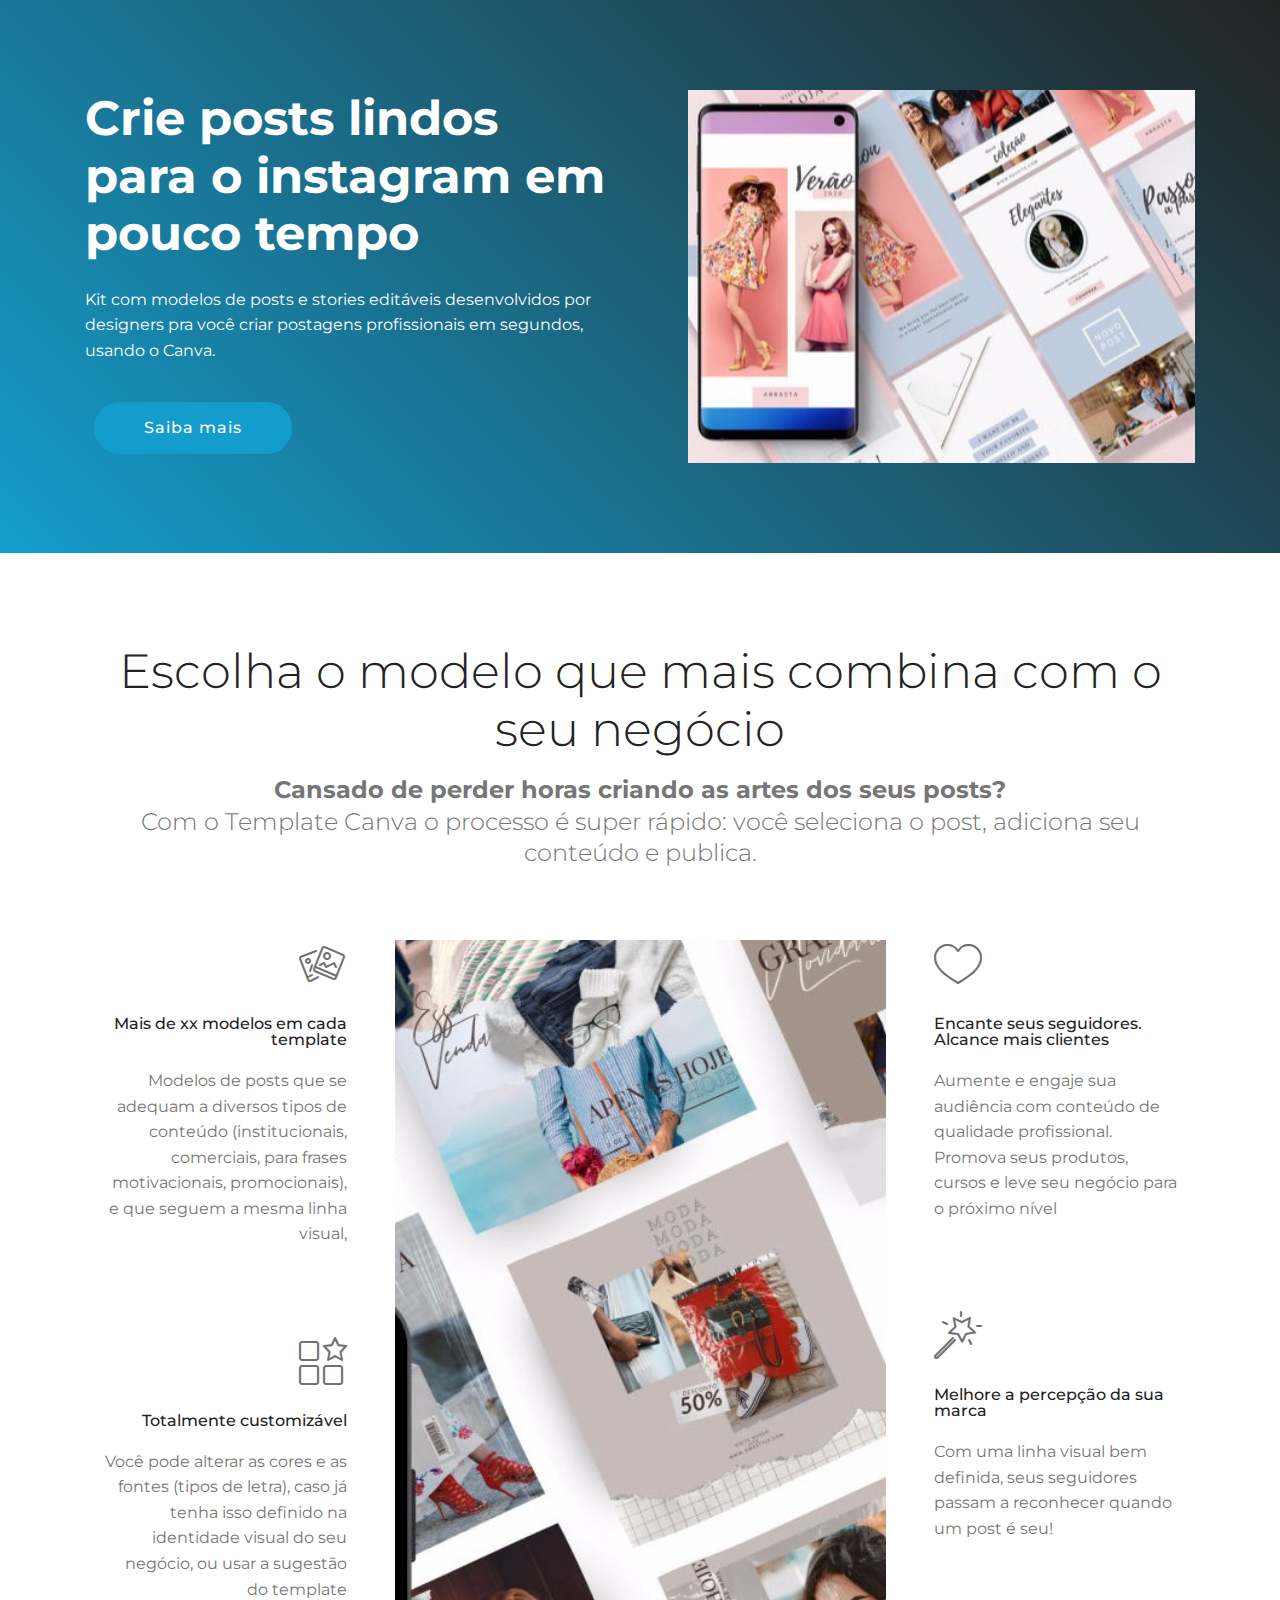
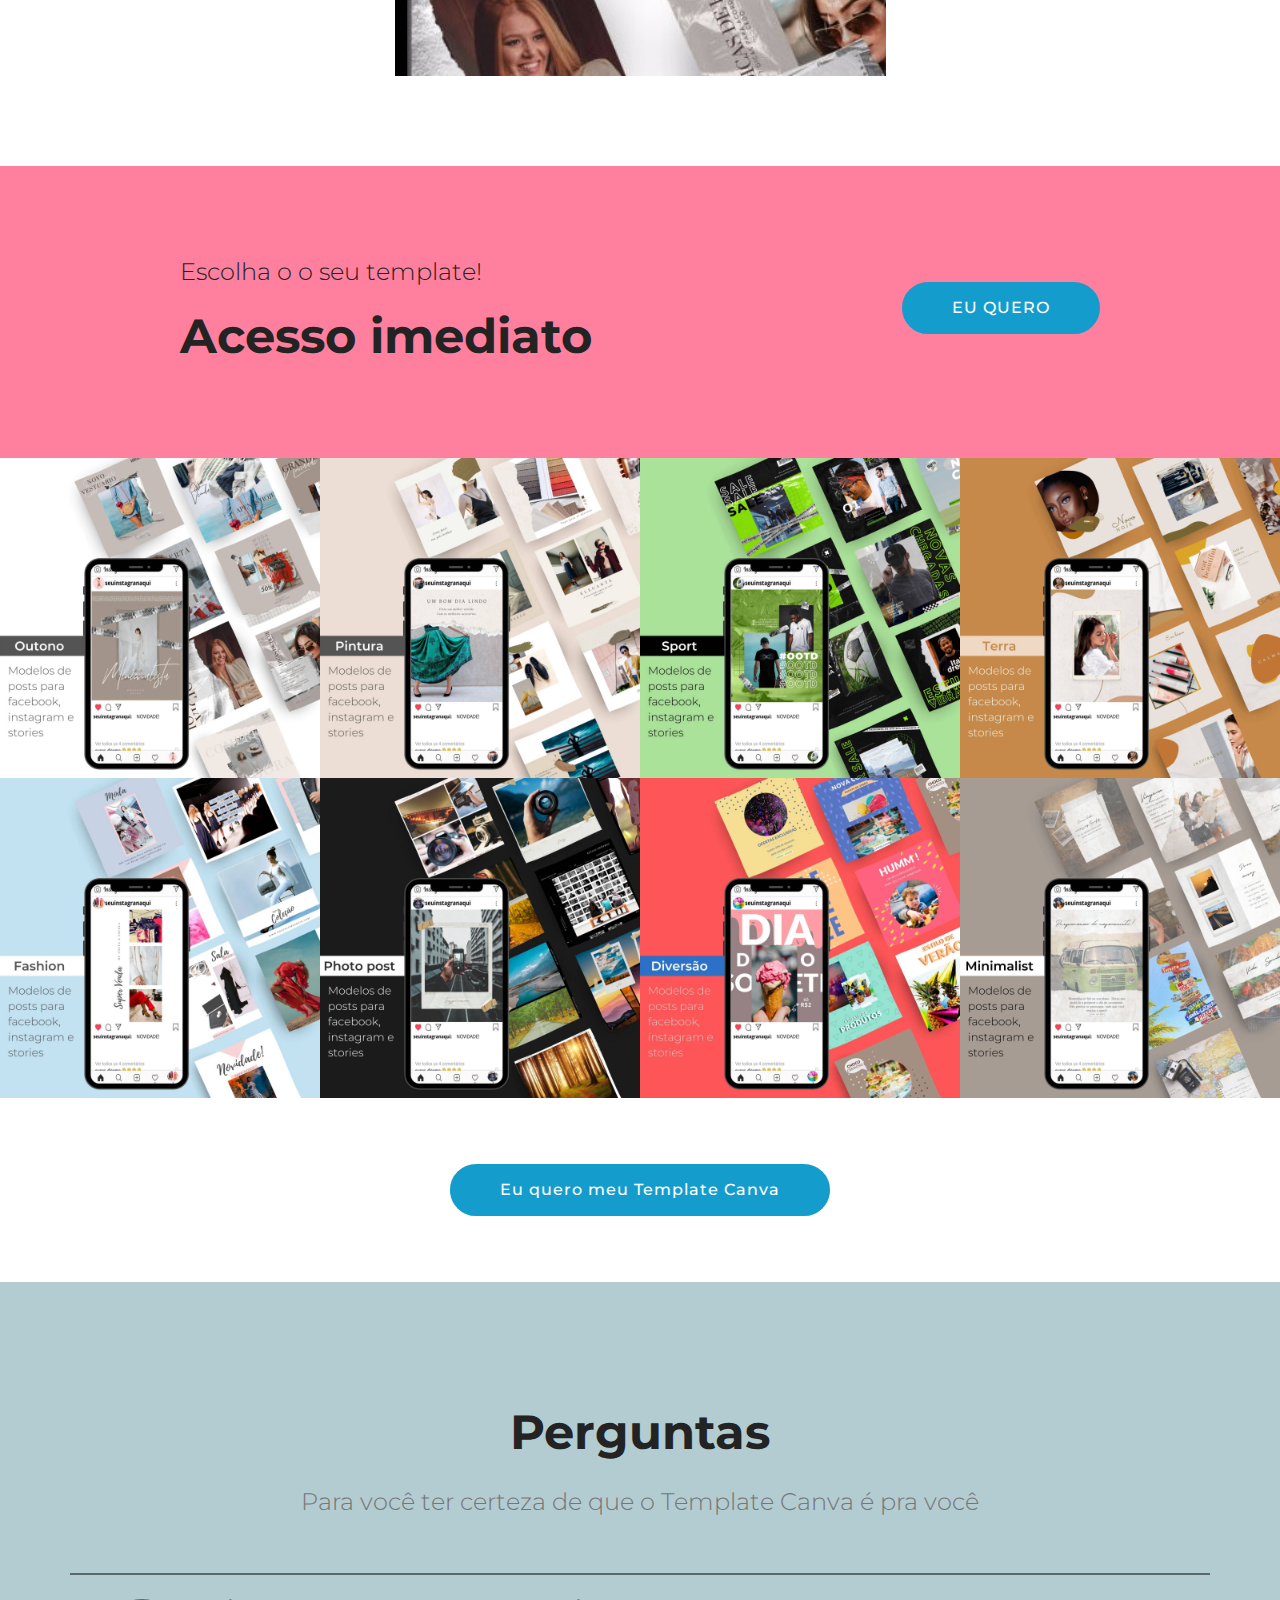
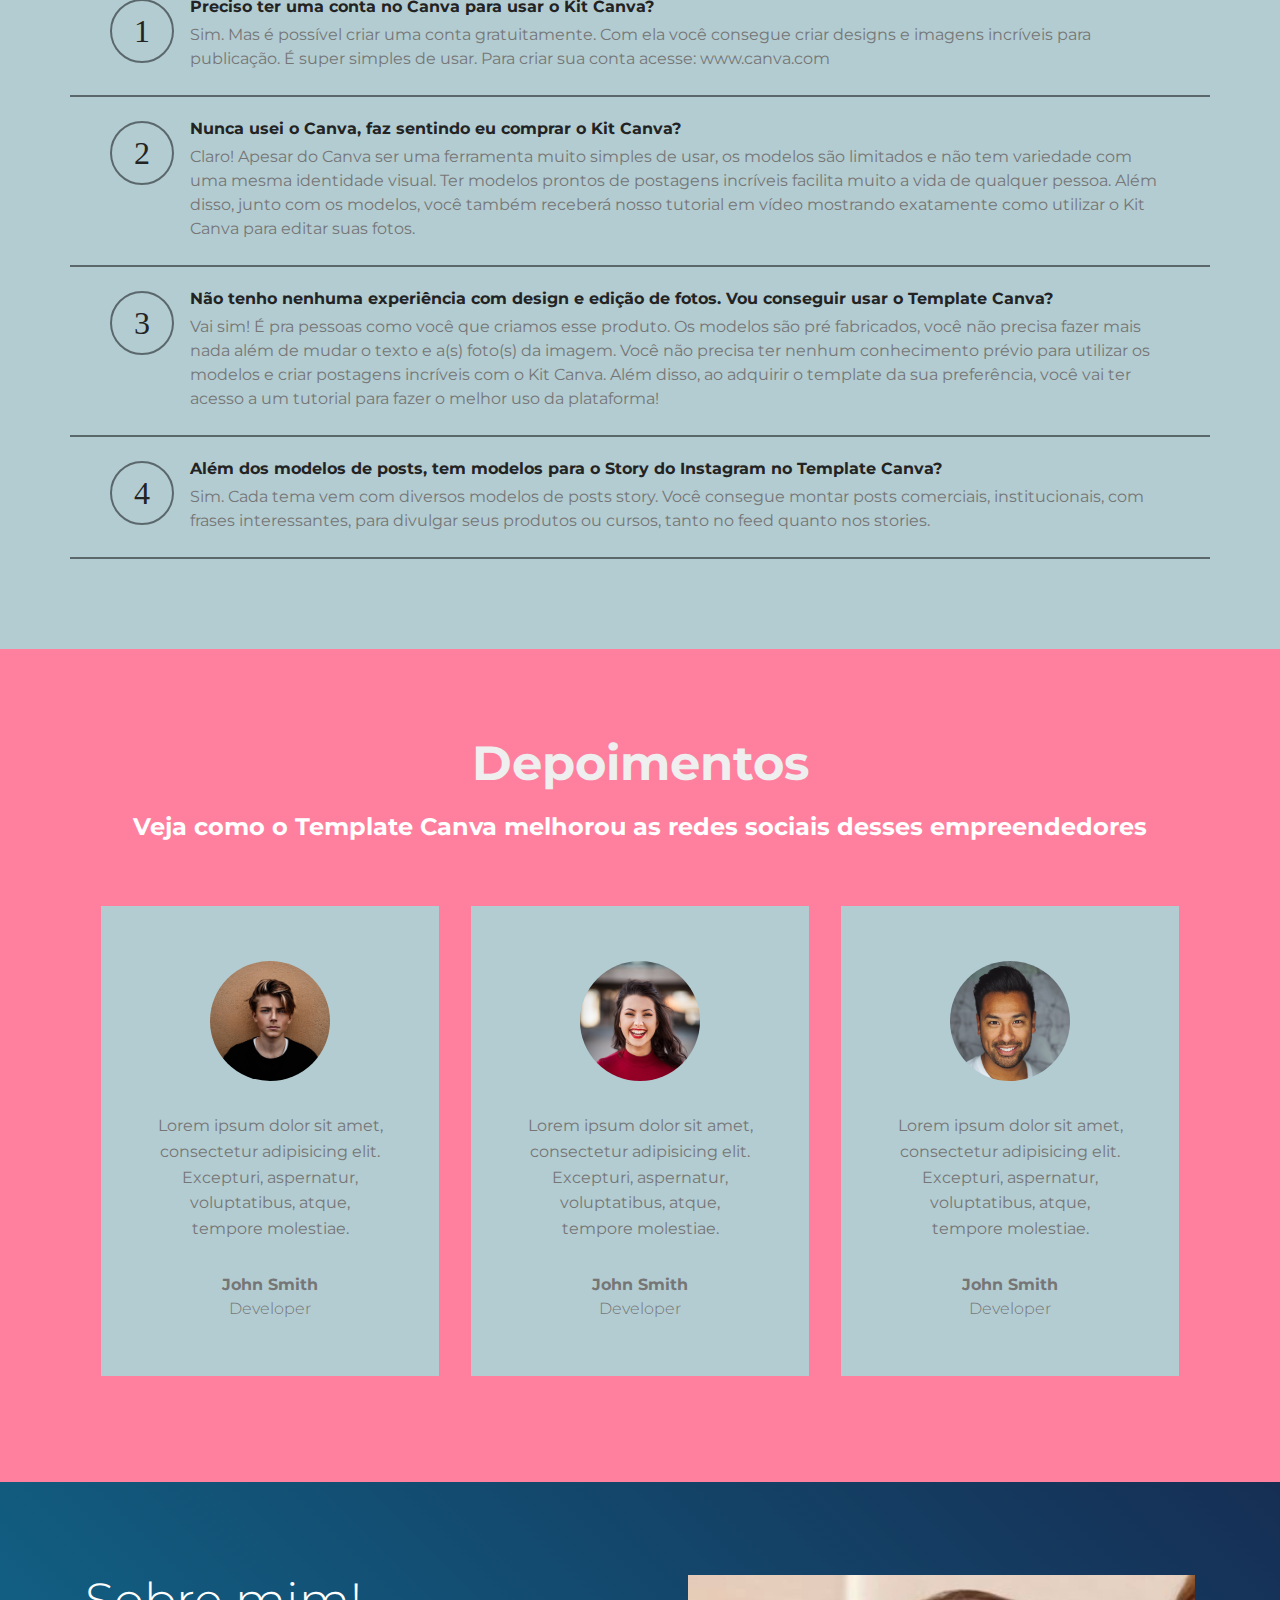
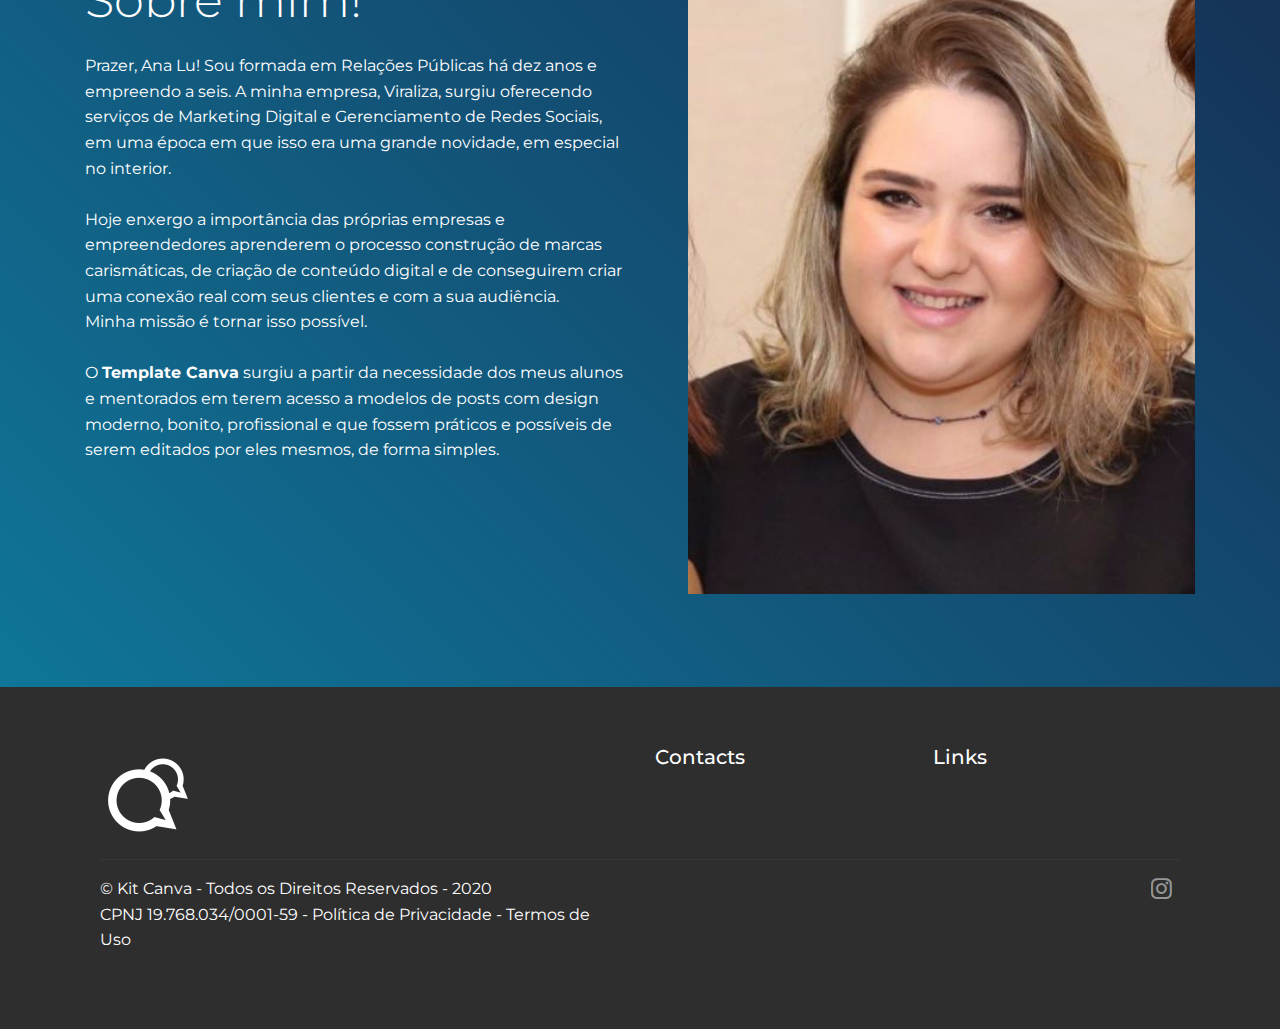
==== index.html @ 202aa3b5 "create github pages" ====
<!DOCTYPE html>
<html  >
<head>
  <!-- Site made with Mobirise Website Builder v4.11.6, https://mobirise.com -->
  <meta charset="UTF-8">
  <meta http-equiv="X-UA-Compatible" content="IE=edge">
  <meta name="generator" content="Mobirise v4.11.6, mobirise.com">
  <meta name="viewport" content="width=device-width, initial-scale=1, minimum-scale=1">
  <link rel="shortcut icon" href="assets/images/logo4.png" type="image/x-icon">
  <meta name="description" content="">
  
  <title>Home</title>
  <link rel="stylesheet" href="assets/web/assets/mobirise-icons/mobirise-icons.css">
  <link rel="stylesheet" href="assets/bootstrap/css/bootstrap.min.css">
  <link rel="stylesheet" href="assets/bootstrap/css/bootstrap-grid.min.css">
  <link rel="stylesheet" href="assets/bootstrap/css/bootstrap-reboot.min.css">
  <link rel="stylesheet" href="assets/socicon/css/styles.css">
  <link rel="stylesheet" href="assets/tether/tether.min.css">
  <link rel="stylesheet" href="assets/theme/css/style.css">
  <link rel="stylesheet" href="assets/gallery/style.css">
  <link rel="preload" as="style" href="assets/mobirise/css/mbr-additional.css"><link rel="stylesheet" href="assets/mobirise/css/mbr-additional.css" type="text/css">
  
  
  
</head>
<body>
  <section class="header3 cid-s9c9t1e7HC" id="header3-0">

    

    

    <div class="container">
        <div class="media-container-row">
            <div class="mbr-figure" style="width: 100%;">
                <img src="assets/images/whatsapp-image-2020-07-17-at-17.36.41-640x427.jpeg" alt="Mobirise" title="">
            </div>

            <div class="media-content">
                <h1 class="mbr-section-title mbr-white pb-3 mbr-fonts-style display-2"><strong>Crie posts lindos para o instagram em pouco tempo</strong></h1>
                
                <div class="mbr-section-text mbr-white pb-3 ">
                    <p class="mbr-text mbr-fonts-style display-7">Kit com modelos de posts e stories editáveis desenvolvidos por designers pra você criar postagens profissionais em segundos, usando o Canva.</p>
                </div>
                <div class="mbr-section-btn"><a class="btn btn-md btn-primary display-4" href="index.html#header3-0">Saiba mais</a></div>
            </div>
        </div>
    </div>

</section>

<section class="engine"><a href="https://mobirise.info/g">build a website for free</a></section><section class="features12 cid-s9cdXATAQe" id="features12-6">
    
    

    

    <div class="container">
        <h2 class="mbr-section-title pb-2 mbr-fonts-style display-2">Escolha o modelo que mais combina com o seu negócio</h2>
        <h3 class="mbr-section-subtitle pb-3 mbr-fonts-style display-5"><strong>Cansado de perder horas criando as artes dos seus posts?</strong> 
<div>Com o Template Canva o processo é super rápido: você seleciona o post, adiciona seu conteúdo e publica.</div></h3>

        <div class="media-container-row pt-5">
            <div class="block-content align-right">
                <div class="card pl-3 pr-3 pb-5">
                    <div class="mbr-card-img-title">
                        <div class="card-img pb-3">
                             <span class="mbr-iconfont mbri-image-gallery"></span>
                        </div>
                        <div class="mbr-crt-title">
                            <h4 class="card-title py-2 mbr-crt-title mbr-fonts-style display-7">
                                Mais de xx modelos em cada template</h4>
                        </div>
                    </div>                

                    <div class="card-box">
                        <p class="mbr-text mbr-section-text mbr-fonts-style display-7">Modelos de posts que se adequam a diversos tipos de conteúdo (institucionais, comerciais, para frases motivacionais, promocionais), e que seguem a mesma linha visual,<br><br></p>
                    </div>
                </div>

                <div class="card pl-3 pr-3">
                    <div class="mbr-card-img-title">
                        <div class="card-img pb-3">
                            <span class="mbr-iconfont mbri-features"></span>
                        </div>
                        <div class="mbr-crt-title">
                            <h4 class="card-title py-2 mbr-crt-title mbr-fonts-style display-7">Totalmente customizável</h4>
                        </div>
                    </div>
                    <div class="card-box">
                        <p class="mbr-text mbr-section-text mbr-fonts-style display-7">
                            Você pode alterar as cores e as fontes (tipos de letra), caso já tenha isso definido na identidade visual do seu negócio, ou usar a sugestão do template
                        </p>
                    </div>
                </div>
            </div>

            <div class="mbr-figure m-auto" style="width: 50%;">
                <img src="assets/images/1-982x982.jpeg" alt="Mobirise" title="">
            </div>

            <div class="block-content align-left">
                <div class="card pl-3 pr-3 pb-5">
                    <div class="mbr-card-img-title">
                        <div class="card-img pb-3">
                             <span class="mbr-iconfont mbri-hearth"></span>
                        </div>
                        <div class="mbr-crt-title">
                            <h4 class="card-title py-2 mbr-crt-title mbr-fonts-style display-7">Encante seus seguidores. Alcance mais clientes</h4>
                        </div>
                    </div>                

                    <div class="card-box">
                        <p class="mbr-text mbr-section-text mbr-fonts-style display-7">Aumente e engaje sua audiência com conteúdo de qualidade profissional. Promova seus produtos, cursos e leve seu negócio para o próximo nível<br><br></p>
                    </div>
                </div>

                <div class="card pl-3 pr-3">
                    <div class="mbr-card-img-title">
                        <div class="card-img pb-3">
                            <span class="mbr-iconfont mbri-magic-stick"></span>
                        </div>
                        <div class="mbr-crt-title">
                            <h4 class="card-title py-2 mbr-crt-title mbr-fonts-style display-7">
                                Melhore a percepção da sua marca</h4>
                        </div>
                    </div>
                    <div class="card-box">
                        <p class="mbr-text mbr-section-text mbr-fonts-style display-7">Com uma linha visual bem definida, seus seguidores passam a reconhecer quando um post é seu! &nbsp;&nbsp;<br></p>
                    </div>
                </div>
            </div>
        </div>
    </div>
</section>

<section class="mbr-section info1 cid-s9clNUcsck" id="info1-7">

    

    
    <div class="container">
        <div class="row justify-content-center content-row">
            <div class="media-container-column title col-12 col-lg-7 col-md-6">
                <h3 class="mbr-section-subtitle align-left mbr-light pb-3 mbr-fonts-style display-5">Escolha o o seu template!&nbsp;</h3>
                <h2 class="align-left mbr-bold mbr-fonts-style display-2">Acesso imediato</h2>
            </div>
            <div class="media-container-column col-12 col-lg-3 col-md-4">
                <div class="mbr-section-btn align-right py-4"><a class="btn btn-primary display-4" href="https://mobirise.co">EU QUERO</a></div>
            </div>
        </div>
    </div>
</section>

<section class="mbr-gallery mbr-slider-carousel cid-s9c9OgzM79" id="gallery3-3">

    

    <div>
        <div><!-- Filter --><!-- Gallery --><div class="mbr-gallery-row"><div class="mbr-gallery-layout-default"><div><div><div class="mbr-gallery-item mbr-gallery-item--p0" data-video-url="false" data-tags="Fantástica"><div href="#lb-gallery3-3" data-slide-to="0" data-toggle="modal"><img src="assets/images/1-2000x2000-800x800.jpg" alt="" title=""><span class="icon-focus"></span></div></div><div class="mbr-gallery-item mbr-gallery-item--p0" data-video-url="false" data-tags="Responsivo"><div href="#lb-gallery3-3" data-slide-to="1" data-toggle="modal"><img src="assets/images/2-2000x2000-800x800.jpg" alt="" title=""><span class="icon-focus"></span></div></div><div class="mbr-gallery-item mbr-gallery-item--p0" data-video-url="false" data-tags="Criativo"><div href="#lb-gallery3-3" data-slide-to="2" data-toggle="modal"><img src="assets/images/3-2000x2000-800x800.jpg" alt="" title=""><span class="icon-focus"></span></div></div><div class="mbr-gallery-item mbr-gallery-item--p0" data-video-url="false" data-tags="Animado"><div href="#lb-gallery3-3" data-slide-to="3" data-toggle="modal"><img src="assets/images/4-2000x2000-800x800.jpg" alt="" title=""><span class="icon-focus"></span></div></div><div class="mbr-gallery-item mbr-gallery-item--p0" data-video-url="false" data-tags="Fantástica"><div href="#lb-gallery3-3" data-slide-to="4" data-toggle="modal"><img src="assets/images/5-2000x2000-800x800.jpg" alt="" title=""><span class="icon-focus"></span></div></div><div class="mbr-gallery-item mbr-gallery-item--p0" data-video-url="false" data-tags="Fantástica"><div href="#lb-gallery3-3" data-slide-to="5" data-toggle="modal"><img src="assets/images/6-2000x2000-800x800.jpg" alt="" title=""><span class="icon-focus"></span></div></div><div class="mbr-gallery-item mbr-gallery-item--p0" data-video-url="false" data-tags="Responsivo"><div href="#lb-gallery3-3" data-slide-to="6" data-toggle="modal"><img src="assets/images/7-2000x2000-800x800.jpg" alt="" title=""><span class="icon-focus"></span></div></div><div class="mbr-gallery-item mbr-gallery-item--p0" data-video-url="false" data-tags="Animado"><div href="#lb-gallery3-3" data-slide-to="7" data-toggle="modal"><img src="assets/images/8-2000x2000-800x800.jpg" alt="" title=""><span class="icon-focus"></span></div></div></div></div><div class="clearfix"></div></div></div><!-- Lightbox --><div data-app-prevent-settings="" class="mbr-slider modal fade carousel slide" tabindex="-1" data-keyboard="true" data-interval="false" id="lb-gallery3-3"><div class="modal-dialog"><div class="modal-content"><div class="modal-body"><div class="carousel-inner"><div class="carousel-item"><img src="assets/images/1-2000x2000.jpg" alt="" title=""></div><div class="carousel-item"><img src="assets/images/2-2000x2000.jpg" alt="" title=""></div><div class="carousel-item"><img src="assets/images/3-2000x2000.jpg" alt="" title=""></div><div class="carousel-item"><img src="assets/images/4-2000x2000.jpg" alt="" title=""></div><div class="carousel-item"><img src="assets/images/5-2000x2000.jpg" alt="" title=""></div><div class="carousel-item"><img src="assets/images/6-2000x2000.jpg" alt="" title=""></div><div class="carousel-item active"><img src="assets/images/7-2000x2000.jpg" alt="" title=""></div><div class="carousel-item"><img src="assets/images/8-2000x2000.jpg" alt="" title=""></div></div><a class="carousel-control carousel-control-prev" role="button" data-slide="prev" href="#lb-gallery3-3"><span class="mbri-left mbr-iconfont" aria-hidden="true"></span><span class="sr-only">Previous</span></a><a class="carousel-control carousel-control-next" role="button" data-slide="next" href="#lb-gallery3-3"><span class="mbri-right mbr-iconfont" aria-hidden="true"></span><span class="sr-only">Next</span></a><a class="close" href="#" role="button" data-dismiss="modal"><span class="sr-only">Close</span></a></div></div></div></div></div>
    </div>

</section>

<section class="mbr-section content8 cid-s9cnK7nW7A" id="content8-9">

    

    <div class="container">
        <div class="media-container-row title">
            <div class="col-12 col-md-8">
                <div class="mbr-section-btn align-center"><a class="btn btn-primary display-4" href="https://mobirise.co">Eu quero meu Template Canva</a></div>
            </div>
        </div>
    </div>
</section>

<section class="counters5 counters cid-s9c9KfVFMK" id="counters5-2">

    

    

    <div class="container pt-4 mt-2">
        <h2 class="mbr-section-title pb-3 align-center mbr-fonts-style display-2"><strong>Perguntas</strong></h2>
        <h3 class="mbr-section-subtitle pb-5 align-center mbr-fonts-style display-5">Para você ter certeza de que o Template Canva é pra você</h3>
        <div class="row justify-content-center">
            <div class="cards-block">
                <div class="cards-container">
                    <div class="card px-3 align-left col-12">
                        <div class="panel-item p-4 d-flex">
                            <div class="card-img pr-3">
                                <h3 class="img-text d-flex align-items-center justify-content-center">
                                    1
                                </h3>
                            </div>
                            <div class="card-text">
                                <h4 class="mbr-content-title mbr-bold mbr-fonts-style display-7">Preciso ter uma conta no Canva para usar o Kit Canva?&nbsp;</h4>
                                <p class="mbr-content-text mbr-fonts-style display-7">Sim. Mas é possível criar uma conta gratuitamente. Com ela você consegue criar designs e imagens incríveis para publicação. É super simples de usar. Para criar sua conta acesse: www.canva.com</p>
                            </div>
                        </div>
                    </div>
                    <div class="card px-3 align-left col-12">
                        <div class="panel-item p-4 d-flex">
                            <div class="card-img pr-3">
                                <h3 class="img-text d-flex align-items-center justify-content-center">
                                    2
                                </h3>
                            </div>
                            <div class="card-text">
                                <h4 class="mbr-content-title mbr-bold mbr-fonts-style display-7">Nunca usei o Canva, faz sentindo eu comprar o Kit Canva?&nbsp;</h4>
                                <p class="mbr-content-text mbr-fonts-style display-7">Claro! Apesar do Canva ser uma ferramenta muito simples de usar, os modelos são limitados e não tem variedade com uma mesma identidade visual. Ter modelos prontos de postagens incríveis facilita muito a vida de qualquer pessoa. Além disso, junto com os modelos, você também receberá nosso tutorial em vídeo mostrando exatamente como utilizar o Kit Canva para editar suas fotos.</p>
                            </div>
                        </div>
                    </div>
                    <div class="card px-3 align-left col-12">
                        <div class="panel-item p-4 d-flex">
                            <div class="card-img pr-3">
                                <h3 class="img-text d-flex align-items-center justify-content-center">
                                    3
                                </h3>
                            </div>
                            <div class="card-text">
                                <h4 class="mbr-content-title mbr-bold mbr-fonts-style display-7">Não tenho nenhuma experiência com design e edição de fotos. Vou conseguir usar o Template Canva?</h4>
                                <p class="mbr-content-text mbr-fonts-style display-7">Vai sim! É pra pessoas como você que criamos esse produto. Os modelos são pré fabricados, você não precisa fazer mais nada além de mudar o texto e a(s) foto(s) da imagem. Você não precisa ter nenhum conhecimento prévio para utilizar os modelos e criar postagens incríveis com o Kit Canva. Além disso, ao adquirir o template da sua preferência, você vai ter acesso a um tutorial para fazer o melhor uso da plataforma!</p>
                            </div>
                        </div>
                    </div>
                    <div class="card px-3 align-left col-12">
                        <div class="panel-item p-4 d-flex">
                            <div class="card-img pr-3">
                                <h3 class="img-text d-flex align-items-center justify-content-center">
                                    4
                                </h3>
                            </div>
                            <div class="card-texts">
                                <h4 class="mbr-content-title mbr-bold mbr-fonts-style display-7">Além dos modelos de posts, tem modelos para o Story do Instagram no Template Canva?&nbsp;</h4>
                                <p class="mbr-content-text mbr-fonts-style display-7">Sim. Cada tema vem com diversos modelos de posts story. Você consegue montar posts comerciais, institucionais, com frases interessantes, para divulgar seus produtos ou cursos, tanto no feed quanto nos stories.</p>
                            </div>
                        </div>
                    </div>
                </div>
            </div>
        </div>
    </div>
</section>

<section class="testimonials1 cid-s9ca3cx0EV" id="testimonials1-4">

    

    
    <div class="container">
        <div class="media-container-row">
            <div class="title col-12 align-center">
                <h2 class="pb-3 mbr-fonts-style display-2"><strong>Depoimentos</strong></h2>
                <h3 class="mbr-section-subtitle mbr-light pb-3 mbr-fonts-style display-5"><strong>Veja como o Template Canva melhorou as redes sociais desses empreendedores</strong></h3>
            </div>
        </div>
    </div>

    <div class="container pt-3 mt-2">
        <div class="media-container-row">
            <div class="mbr-testimonial p-3 align-center col-12 col-md-6 col-lg-4">
                <div class="panel-item p-3">
                    <div class="card-block">
                        <div class="testimonial-photo">
                            <img src="assets/images/face1.jpg">
                        </div>
                        <p class="mbr-text mbr-fonts-style display-7">
                           Lorem ipsum dolor sit amet, consectetur adipisicing elit. Excepturi, aspernatur, voluptatibus, atque, tempore molestiae.
                        </p>
                    </div>
                    <div class="card-footer">
                        <div class="mbr-author-name mbr-bold mbr-fonts-style display-7">
                             John Smith
                        </div>
                        <small class="mbr-author-desc mbr-italic mbr-light mbr-fonts-style display-7">
                               Developer
                        </small>
                    </div>
                </div>
            </div>

            <div class="mbr-testimonial p-3 align-center col-12 col-md-6 col-lg-4">
                <div class="panel-item p-3">
                    <div class="card-block">
                        <div class="testimonial-photo">
                            <img src="assets/images/face2.jpg">
                        </div>
                        <p class="mbr-text mbr-fonts-style display-7">
                           Lorem ipsum dolor sit amet, consectetur adipisicing elit. Excepturi, aspernatur, voluptatibus, atque, tempore molestiae.
                        </p>
                    </div>
                    <div class="card-footer">
                        <div class="mbr-author-name mbr-bold mbr-fonts-style display-7">
                             John Smith
                        </div>
                        <small class="mbr-author-desc mbr-italic mbr-light mbr-fonts-style display-7">
                               Developer
                        </small>
                    </div>
                </div>
            </div>

            <div class="mbr-testimonial p-3 align-center col-12 col-md-6 col-lg-4">
                <div class="panel-item p-3">
                    <div class="card-block">
                        <div class="testimonial-photo">
                            <img src="assets/images/face3.jpg">
                        </div>
                        <p class="mbr-text mbr-fonts-style display-7">
                           Lorem ipsum dolor sit amet, consectetur adipisicing elit. Excepturi, aspernatur, voluptatibus, atque, tempore molestiae.
                        </p>
                    </div>
                    <div class="card-footer">
                        <div class="mbr-author-name mbr-bold mbr-fonts-style display-7">
                             John Smith
                        </div>
                        <small class="mbr-author-desc mbr-italic mbr-light mbr-fonts-style display-7">
                               Developer
                        </small>
                    </div>
                </div>
            </div>

            

            

            
        </div>
    </div>   
</section>

<section class="header3 cid-s9cmnN8ewm" id="header3-8">

    

    

    <div class="container">
        <div class="media-container-row">
            <div class="mbr-figure" style="width: 100%;">
                <img src="assets/images/capturar-486x554.jpeg" alt="Mobirise" title="">
            </div>

            <div class="media-content">
                <h1 class="mbr-section-title mbr-white pb-3 mbr-fonts-style display-2">Sobre mim!</h1>
                
                <div class="mbr-section-text mbr-white pb-3 ">
                    <p class="mbr-text mbr-fonts-style display-7">Prazer, Ana Lu! Sou formada em Relações Públicas há dez anos e empreendo a seis. A minha empresa, Viraliza, surgiu oferecendo serviços de Marketing Digital e Gerenciamento de Redes Sociais, em uma época em que isso era uma grande novidade, em especial no interior.<br><br>Hoje enxergo a importância das próprias empresas e empreendedores aprenderem o processo construção de marcas carismáticas, de criação de conteúdo digital e de conseguirem criar uma conexão real com seus clientes e com a sua audiência.<br>Minha missão é tornar isso possível.<br><br>O <strong>Template Canva</strong> surgiu a partir da necessidade dos meus alunos e mentorados em terem acesso a modelos de posts com design moderno, bonito, profissional e que fossem práticos e possíveis de serem editados por eles mesmos, de forma simples.<br><br><br><br><br></p>
                </div>
                
            </div>
        </div>
    </div>

</section>

<section class="cid-s9copbS0LA" id="footer1-b">

    

    

    <div class="container">
        <div class="media-container-row content text-white">
            <div class="col-12 col-md-3">
                <div class="media-wrap">
                    
                        <img src="assets/images/rebranding-viraliza-10-192x192.png" alt="Mobirise" title="">
                    
                </div>
            </div>
            <div class="col-12 col-md-3 mbr-fonts-style display-7">
                <h5 class="pb-3"></h5>
                <p class="mbr-text"></p>
            </div>
            <div class="col-12 col-md-3 mbr-fonts-style display-7">
                <h5 class="pb-3">
                    Contacts
                </h5>
                <p class="mbr-text"></p>
            </div>
            <div class="col-12 col-md-3 mbr-fonts-style display-7">
                <h5 class="pb-3">
                    Links
                </h5>
                <p class="mbr-text"></p>
            </div>
        </div>
        <div class="footer-lower">
            <div class="media-container-row">
                <div class="col-sm-12">
                    <hr>
                </div>
            </div>
            <div class="media-container-row mbr-white">
                <div class="col-sm-6 copyright">
                    <p class="mbr-text mbr-fonts-style display-7">© Kit Canva - Todos os Direitos Reservados - 2020 
<br>CPNJ 19.768.034/0001-59 - Política de Privacidade - Termos de Uso&nbsp;</p>
                </div>
                <div class="col-md-6">
                    <div class="social-list align-right">
                        <div class="soc-item">
                            <a href="https://instagram.com/analu_assis" target="_blank">
                                <span class="mbr-iconfont mbr-iconfont-social socicon-instagram socicon"></span>
                            </a>
                        </div>
                        
                        
                        
                        
                        
                    </div>
                </div>
            </div>
        </div>
    </div>
</section>


  <script src="assets/web/assets/jquery/jquery.min.js"></script>
  <script src="assets/popper/popper.min.js"></script>
  <script src="assets/bootstrap/js/bootstrap.min.js"></script>
  <script src="assets/smoothscroll/smooth-scroll.js"></script>
  <script src="assets/masonry/masonry.pkgd.min.js"></script>
  <script src="assets/imagesloaded/imagesloaded.pkgd.min.js"></script>
  <script src="assets/tether/tether.min.js"></script>
  <script src="assets/viewportchecker/jquery.viewportchecker.js"></script>
  <script src="assets/vimeoplayer/jquery.mb.vimeo_player.js"></script>
  <script src="assets/bootstrapcarouselswipe/bootstrap-carousel-swipe.js"></script>
  <script src="assets/theme/js/script.js"></script>
  <script src="assets/slidervideo/script.js"></script>
  <script src="assets/gallery/player.min.js"></script>
  <script src="assets/gallery/script.js"></script>
  
  
</body>
</html>
---- assets/web/assets/mobirise-icons/mobirise-icons.css ----
@font-face {
  font-family: 'MobiriseIcons';
  src:  url('mobirise-icons.eot?spat4u');
  src:  url('mobirise-icons.eot?spat4u#iefix') format('embedded-opentype'),
    url('mobirise-icons.ttf?spat4u') format('truetype'),
    url('mobirise-icons.woff?spat4u') format('woff'),
    url('mobirise-icons.svg?spat4u#MobiriseIcons') format('svg');
  font-weight: normal;
  font-style: normal;
  font-display: swap;
}

[class^="mbri-"], [class*=" mbri-"] {
  /* use !important to prevent issues with browser extensions that change fonts */
  font-family: MobiriseIcons !important;
  speak: none;
  font-style: normal;
  font-weight: normal;
  font-variant: normal;
  text-transform: none;
  line-height: 1;

  /* Better Font Rendering =========== */
  -webkit-font-smoothing: antialiased;
  -moz-osx-font-smoothing: grayscale;
}

.mbri-add-submenu:before {
  content: "\e900";
}
.mbri-alert:before {
  content: "\e901";
}
.mbri-align-center:before {
  content: "\e902";
}
.mbri-align-justify:before {
  content: "\e903";
}
.mbri-align-left:before {
  content: "\e904";
}
.mbri-align-right:before {
  content: "\e905";
}
.mbri-android:before {
  content: "\e906";
}
.mbri-apple:before {
  content: "\e907";
}
.mbri-arrow-down:before {
  content: "\e908";
}
.mbri-arrow-next:before {
  content: "\e909";
}
.mbri-arrow-prev:before {
  content: "\e90a";
}
.mbri-arrow-up:before {
  content: "\e90b";
}
.mbri-bold:before {
  content: "\e90c";
}
.mbri-bookmark:before {
  content: "\e90d";
}
.mbri-bootstrap:before {
  content: "\e90e";
}
.mbri-briefcase:before {
  content: "\e90f";
}
.mbri-browse:before {
  content: "\e910";
}
.mbri-bulleted-list:before {
  content: "\e911";
}
.mbri-calendar:before {
  content: "\e912";
}
.mbri-camera:before {
  content: "\e913";
}
.mbri-cart-add:before {
  content: "\e914";
}
.mbri-cart-full:before {
  content: "\e915";
}
.mbri-cash:before {
  content: "\e916";
}
.mbri-change-style:before {
  content: "\e917";
}
.mbri-chat:before {
  content: "\e918";
}
.mbri-clock:before {
  content: "\e919";
}
.mbri-close:before {
  content: "\e91a";
}
.mbri-cloud:before {
  content: "\e91b";
}
.mbri-code:before {
  content: "\e91c";
}
.mbri-contact-form:before {
  content: "\e91d";
}
.mbri-credit-card:before {
  content: "\e91e";
}
.mbri-cursor-click:before {
  content: "\e91f";
}
.mbri-cust-feedback:before {
  content: "\e920";
}
.mbri-database:before {
  content: "\e921";
}
.mbri-delivery:before {
  content: "\e922";
}
.mbri-desktop:before {
  content: "\e923";
}
.mbri-devices:before {
  content: "\e924";
}
.mbri-down:before {
  content: "\e925";
}
.mbri-download:before {
  content: "\e989";
}
.mbri-drag-n-drop:before {
  content: "\e927";
}
.mbri-drag-n-drop2:before {
  content: "\e928";
}
.mbri-edit:before {
  content: "\e929";
}
.mbri-edit2:before {
  content: "\e92a";
}
.mbri-error:before {
  content: "\e92b";
}
.mbri-extension:before {
  content: "\e92c";
}
.mbri-features:before {
  content: "\e92d";
}
.mbri-file:before {
  content: "\e92e";
}
.mbri-flag:before {
  content: "\e92f";
}
.mbri-folder:before {
  content: "\e930";
}
.mbri-gift:before {
  content: "\e931";
}
.mbri-github:before {
  content: "\e932";
}
.mbri-globe:before {
  content: "\e933";
}
.mbri-globe-2:before {
  content: "\e934";
}
.mbri-growing-chart:before {
  content: "\e935";
}
.mbri-hearth:before {
  content: "\e936";
}
.mbri-help:before {
  content: "\e937";
}
.mbri-home:before {
  content: "\e938";
}
.mbri-hot-cup:before {
  content: "\e939";
}
.mbri-idea:before {
  content: "\e93a";
}
.mbri-image-gallery:before {
  content: "\e93b";
}
.mbri-image-slider:before {
  content: "\e93c";
}
.mbri-info:before {
  content: "\e93d";
}
.mbri-italic:before {
  content: "\e93e";
}
.mbri-key:before {
  content: "\e93f";
}
.mbri-laptop:before {
  content: "\e940";
}
.mbri-layers:before {
  content: "\e941";
}
.mbri-left-right:before {
  content: "\e942";
}
.mbri-left:before {
  content: "\e943";
}
.mbri-letter:before {
  content: "\e944";
}
.mbri-like:before {
  content: "\e945";
}
.mbri-link:before {
  content: "\e946";
}
.mbri-lock:before {
  content: "\e947";
}
.mbri-login:before {
  content: "\e948";
}
.mbri-logout:before {
  content: "\e949";
}
.mbri-magic-stick:before {
  content: "\e94a";
}
.mbri-map-pin:before {
  content: "\e94b";
}
.mbri-menu:before {
  content: "\e94c";
}
.mbri-mobile:before {
  content: "\e94d";
}
.mbri-mobile2:before {
  content: "\e94e";
}
.mbri-mobirise:before {
  content: "\e94f";
}
.mbri-more-horizontal:before {
  content: "\e950";
}
.mbri-more-vertical:before {
  content: "\e951";
}
.mbri-music:before {
  content: "\e952";
}
.mbri-new-file:before {
  content: "\e953";
}
.mbri-numbered-list:before {
  content: "\e954";
}
.mbri-opened-folder:before {
  content: "\e955";
}
.mbri-pages:before {
  content: "\e956";
}
.mbri-paper-plane:before {
  content: "\e957";
}
.mbri-paperclip:before {
  content: "\e958";
}
.mbri-photo:before {
  content: "\e959";
}
.mbri-photos:before {
  content: "\e95a";
}
.mbri-pin:before {
  content: "\e95b";
}
.mbri-play:before {
  content: "\e95c";
}
.mbri-plus:before {
  content: "\e95d";
}
.mbri-preview:before {
  content: "\e95e";
}
.mbri-print:before {
  content: "\e95f";
}
.mbri-protect:before {
  content: "\e960";
}
.mbri-question:before {
  content: "\e961";
}
.mbri-quote-left:before {
  content: "\e962";
}
.mbri-quote-right:before {
  content: "\e963";
}
.mbri-refresh:before {
  content: "\e964";
}
.mbri-responsive:before {
  content: "\e965";
}
.mbri-right:before {
  content: "\e966";
}
.mbri-rocket:before {
  content: "\e967";
}
.mbri-sad-face:before {
  content: "\e968";
}
.mbri-sale:before {
  content: "\e969";
}
.mbri-save:before {
  content: "\e96a";
}
.mbri-search:before {
  content: "\e96b";
}
.mbri-setting:before {
  content: "\e96c";
}
.mbri-setting2:before {
  content: "\e96d";
}
.mbri-setting3:before {
  content: "\e96e";
}
.mbri-share:before {
  content: "\e96f";
}
.mbri-shopping-bag:before {
  content: "\e970";
}
.mbri-shopping-basket:before {
  content: "\e971";
}
.mbri-shopping-cart:before {
  content: "\e972";
}
.mbri-sites:before {
  content: "\e973";
}
.mbri-smile-face:before {
  content: "\e974";
}
.mbri-speed:before {
  content: "\e975";
}
.mbri-star:before {
  content: "\e976";
}
.mbri-success:before {
  content: "\e977";
}
.mbri-sun:before {
  content: "\e978";
}
.mbri-sun2:before {
  content: "\e979";
}
.mbri-tablet:before {
  content: "\e97a";
}
.mbri-tablet-vertical:before {
  content: "\e97b";
}
.mbri-target:before {
  content: "\e97c";
}
.mbri-timer:before {
  content: "\e97d";
}
.mbri-to-ftp:before {
  content: "\e97e";
}
.mbri-to-local-drive:before {
  content: "\e97f";
}
.mbri-touch-swipe:before {
  content: "\e980";
}
.mbri-touch:before {
  content: "\e981";
}
.mbri-trash:before {
  content: "\e982";
}
.mbri-underline:before {
  content: "\e983";
}
.mbri-unlink:before {
  content: "\e984";
}
.mbri-unlock:before {
  content: "\e985";
}
.mbri-up-down:before {
  content: "\e986";
}
.mbri-up:before {
  content: "\e987";
}
.mbri-update:before {
  content: "\e988";
}
.mbri-upload:before {
 content: "\e926"; 
}
.mbri-user:before {
  content: "\e98a";
}
.mbri-user2:before {
  content: "\e98b";
}
.mbri-users:before {
  content: "\e98c";
}
.mbri-video:before {
  content: "\e98d";
}
.mbri-video-play:before {
  content: "\e98e";
}
.mbri-watch:before {
  content: "\e98f";
}
.mbri-website-theme:before {
  content: "\e990";
}
.mbri-wifi:before {
  content: "\e991";
}
.mbri-windows:before {
  content: "\e992";
}
.mbri-zoom-out:before {
  content: "\e993";
}
.mbri-redo:before {
  content: "\e994";
}
.mbri-undo:before {
  content: "\e995";
}
---- assets/socicon/css/styles.css ----
@charset "UTF-8";

@font-face {
  font-family: "socicon";
  src:url("../fonts/socicon.eot");
  src:url("../fonts/socicon.eot?#iefix") format("embedded-opentype"),
    url("../fonts/socicon.woff") format("woff"),
    url("../fonts/socicon.ttf") format("truetype"),
    url("../fonts/socicon.svg#socicon") format("svg");
  font-weight: normal;
  font-style: normal;
  font-display:swap;
}

[data-icon]:before {
  font-family: "socicon" !important;
  content: attr(data-icon);
  font-style: normal !important;
  font-weight: normal !important;
  font-variant: normal !important;
  text-transform: none !important;
  speak: none;
  line-height: 1;
  -webkit-font-smoothing: antialiased;
  -moz-osx-font-smoothing: grayscale;
}

[class^="socicon-"]:before,
[class*=" socicon-"]:before {
  font-family: "socicon" !important;
  font-style: normal !important;
  font-weight: normal !important;
  font-variant: normal !important;
  text-transform: none !important;
  speak: none;
  line-height: 1;
  -webkit-font-smoothing: antialiased;
  -moz-osx-font-smoothing: grayscale;
}

.socicon-modelmayhem:before {
  content: "\e000";
}
.socicon-mixcloud:before {
  content: "\e001";
}
.socicon-drupal:before {
  content: "\e002";
}
.socicon-swarm:before {
  content: "\e003";
}
.socicon-istock:before {
  content: "\e004";
}
.socicon-yammer:before {
  content: "\e005";
}
.socicon-ello:before {
  content: "\e006";
}
.socicon-stackoverflow:before {
  content: "\e007";
}
.socicon-persona:before {
  content: "\e008";
}
.socicon-triplej:before {
  content: "\e009";
}
.socicon-houzz:before {
  content: "\e00a";
}
.socicon-rss:before {
  content: "\e00b";
}
.socicon-paypal:before {
  content: "\e00c";
}
.socicon-odnoklassniki:before {
  content: "\e00d";
}
.socicon-airbnb:before {
  content: "\e00e";
}
.socicon-periscope:before {
  content: "\e00f";
}
.socicon-outlook:before {
  content: "\e010";
}
.socicon-coderwall:before {
  content: "\e011";
}
.socicon-tripadvisor:before {
  content: "\e012";
}
.socicon-appnet:before {
  content: "\e013";
}
.socicon-goodreads:before {
  content: "\e014";
}
.socicon-tripit:before {
  content: "\e015";
}
.socicon-lanyrd:before {
  content: "\e016";
}
.socicon-slideshare:before {
  content: "\e017";
}
.socicon-buffer:before {
  content: "\e018";
}
.socicon-disqus:before {
  content: "\e019";
}
.socicon-vkontakte:before {
  content: "\e01a";
}
.socicon-whatsapp:before {
  content: "\e01b";
}
.socicon-patreon:before {
  content: "\e01c";
}
.socicon-storehouse:before {
  content: "\e01d";
}
.socicon-pocket:before {
  content: "\e01e";
}
.socicon-mail:before {
  content: "\e01f";
}
.socicon-blogger:before {
  content: "\e020";
}
.socicon-technorati:before {
  content: "\e021";
}
.socicon-reddit:before {
  content: "\e022";
}
.socicon-dribbble:before {
  content: "\e023";
}
.socicon-stumbleupon:before {
  content: "\e024";
}
.socicon-digg:before {
  content: "\e025";
}
.socicon-envato:before {
  content: "\e026";
}
.socicon-behance:before {
  content: "\e027";
}
.socicon-delicious:before {
  content: "\e028";
}
.socicon-deviantart:before {
  content: "\e029";
}
.socicon-forrst:before {
  content: "\e02a";
}
.socicon-play:before {
  content: "\e02b";
}
.socicon-zerply:before {
  content: "\e02c";
}
.socicon-wikipedia:before {
  content: "\e02d";
}
.socicon-apple:before {
  content: "\e02e";
}
.socicon-flattr:before {
  content: "\e02f";
}
.socicon-github:before {
  content: "\e030";
}
.socicon-renren:before {
  content: "\e031";
}
.socicon-friendfeed:before {
  content: "\e032";
}
.socicon-newsvine:before {
  content: "\e033";
}
.socicon-identica:before {
  content: "\e034";
}
.socicon-bebo:before {
  content: "\e035";
}
.socicon-zynga:before {
  content: "\e036";
}
.socicon-steam:before {
  content: "\e037";
}
.socicon-xbox:before {
  content: "\e038";
}
.socicon-windows:before {
  content: "\e039";
}
.socicon-qq:before {
  content: "\e03a";
}
.socicon-douban:before {
  content: "\e03b";
}
.socicon-meetup:before {
  content: "\e03c";
}
.socicon-playstation:before {
  content: "\e03d";
}
.socicon-android:before {
  content: "\e03e";
}
.socicon-snapchat:before {
  content: "\e03f";
}
.socicon-twitter:before {
  content: "\e040";
}
.socicon-facebook:before {
  content: "\e041";
}
.socicon-googleplus:before {
  content: "\e042";
}
.socicon-pinterest:before {
  content: "\e043";
}
.socicon-foursquare:before {
  content: "\e044";
}
.socicon-yahoo:before {
  content: "\e045";
}
.socicon-skype:before {
  content: "\e046";
}
.socicon-yelp:before {
  content: "\e047";
}
.socicon-feedburner:before {
  content: "\e048";
}
.socicon-linkedin:before {
  content: "\e049";
}
.socicon-viadeo:before {
  content: "\e04a";
}
.socicon-xing:before {
  content: "\e04b";
}
.socicon-myspace:before {
  content: "\e04c";
}
.socicon-soundcloud:before {
  content: "\e04d";
}
.socicon-spotify:before {
  content: "\e04e";
}
.socicon-grooveshark:before {
  content: "\e04f";
}
.socicon-lastfm:before {
  content: "\e050";
}
.socicon-youtube:before {
  content: "\e051";
}
.socicon-vimeo:before {
  content: "\e052";
}
.socicon-dailymotion:before {
  content: "\e053";
}
.socicon-vine:before {
  content: "\e054";
}
.socicon-flickr:before {
  content: "\e055";
}
.socicon-500px:before {
  content: "\e056";
}
.socicon-wordpress:before {
  content: "\e058";
}
.socicon-tumblr:before {
  content: "\e059";
}
.socicon-twitch:before {
  content: "\e05a";
}
.socicon-8tracks:before {
  content: "\e05b";
}
.socicon-amazon:before {
  content: "\e05c";
}
.socicon-icq:before {
  content: "\e05d";
}
.socicon-smugmug:before {
  content: "\e05e";
}
.socicon-ravelry:before {
  content: "\e05f";
}
.socicon-weibo:before {
  content: "\e060";
}
.socicon-baidu:before {
  content: "\e061";
}
.socicon-angellist:before {
  content: "\e062";
}
.socicon-ebay:before {
  content: "\e063";
}
.socicon-imdb:before {
  content: "\e064";
}
.socicon-stayfriends:before {
  content: "\e065";
}
.socicon-residentadvisor:before {
  content: "\e066";
}
.socicon-google:before {
  content: "\e067";
}
.socicon-yandex:before {
  content: "\e068";
}
.socicon-sharethis:before {
  content: "\e069";
}
.socicon-bandcamp:before {
  content: "\e06a";
}
.socicon-itunes:before {
  content: "\e06b";
}
.socicon-deezer:before {
  content: "\e06c";
}
.socicon-telegram:before {
  content: "\e06e";
}
.socicon-openid:before {
  content: "\e06f";
}
.socicon-amplement:before {
  content: "\e070";
}
.socicon-viber:before {
  content: "\e071";
}
.socicon-zomato:before {
  content: "\e072";
}
.socicon-draugiem:before {
  content: "\e074";
}
.socicon-endomodo:before {
  content: "\e075";
}
.socicon-filmweb:before {
  content: "\e076";
}
.socicon-stackexchange:before {
  content: "\e077";
}
.socicon-wykop:before {
  content: "\e078";
}
.socicon-teamspeak:before {
  content: "\e079";
}
.socicon-teamviewer:before {
  content: "\e07a";
}
.socicon-ventrilo:before {
  content: "\e07b";
}
.socicon-younow:before {
  content: "\e07c";
}
.socicon-raidcall:before {
  content: "\e07d";
}
.socicon-mumble:before {
  content: "\e07e";
}
.socicon-medium:before {
  content: "\e06d";
}
.socicon-bebee:before {
  content: "\e07f";
}
.socicon-hitbox:before {
  content: "\e080";
}
.socicon-reverbnation:before {
  content: "\e081";
}
.socicon-formulr:before {
  content: "\e082";
}
.socicon-instagram:before {
  content: "\e057";
}
.socicon-battlenet:before {
  content: "\e083";
}
.socicon-chrome:before {
  content: "\e084";
}
.socicon-discord:before {
  content: "\e086";
}
.socicon-issuu:before {
  content: "\e087";
}
.socicon-macos:before {
  content: "\e088";
}
.socicon-firefox:before {
  content: "\e089";
}
.socicon-opera:before {
  content: "\e08d";
}
.socicon-keybase:before {
  content: "\e090";
}
.socicon-alliance:before {
  content: "\e091";
}
.socicon-livejournal:before {
  content: "\e092";
}
.socicon-googlephotos:before {
  content: "\e093";
}
.socicon-horde:before {
  content: "\e094";
}
.socicon-etsy:before {
  content: "\e095";
}
.socicon-zapier:before {
  content: "\e096";
}
.socicon-google-scholar:before {
  content: "\e097";
}
.socicon-researchgate:before {
  content: "\e098";
}
.socicon-wechat:before {
  content: "\e099";
}
.socicon-strava:before {
  content: "\e09a";
}
.socicon-line:before {
  content: "\e09b";
}
.socicon-lyft:before {
  content: "\e09c";
}
.socicon-uber:before {
  content: "\e09d";
}
.socicon-songkick:before {
  content: "\e09e";
}
.socicon-viewbug:before {
  content: "\e09f";
}
.socicon-googlegroups:before {
  content: "\e0a0";
}
.socicon-quora:before {
  content: "\e073";
}
.socicon-diablo:before {
  content: "\e085";
}
.socicon-blizzard:before {
  content: "\e0a1";
}
.socicon-hearthstone:before {
  content: "\e08b";
}
.socicon-heroes:before {
  content: "\e08a";
}
.socicon-overwatch:before {
  content: "\e08c";
}
.socicon-warcraft:before {
  content: "\e08e";
}
.socicon-starcraft:before {
  content: "\e08f";
}
.socicon-beam:before {
  content: "\e0a2";
}
.socicon-curse:before {
  content: "\e0a3";
}
.socicon-player:before {
  content: "\e0a4";
}
.socicon-streamjar:before {
  content: "\e0a5";
}
.socicon-nintendo:before {
  content: "\e0a6";
}
.socicon-hellocoton:before {
  content: "\e0a7";
}
---- assets/theme/css/style.css ----
/*!
 * Mobirise v4 theme (https://mobirise.com/)
 * Copyright 2017 Mobirise
 */
section {
  background-color: #eeeeee; }

body {
  font-style: normal;
  line-height: 1.5; }

section,
.container,
.container-fluid {
  position: relative;
  word-wrap: break-word; }

a.mbr-iconfont:hover {
  text-decoration: none; }

.article .lead p,
.article .lead ul,
.article .lead ol,
.article .lead pre,
.article .lead blockquote {
  margin-bottom: 0; }

ul,
ol,
pre,
blockquote {
  margin-bottom: 2.3125rem; }

pre {
  background: #f4f4f4;
  padding: 10px 24px;
  white-space: pre-wrap; }

.inactive {
  -webkit-user-select: none;
  -moz-user-select: none;
  -ms-user-select: none;
  user-select: none;
  pointer-events: none;
  -webkit-user-drag: none;
  user-drag: none; }

.mbr-section__comments .row {
  justify-content: center;
  -webkit-justify-content: center; }

a {
  font-style: normal;
  font-weight: 400;
  cursor: pointer; }
  a, a:hover {
    text-decoration: none; }

figure {
  margin-bottom: 0; }

body {
  color: #232323; }

h1,
h2,
h3,
h4,
h5,
h6,
.h1,
.h2,
.h3,
.h4,
.h5,
.h6,
.display-1,
.display-2,
.display-3,
.display-4 {
  line-height: 1;
  word-break: break-word;
  word-wrap: break-word; }

.mbr-section-title {
  font-style: normal;
  line-height: 1.2; }

.mbr-section-subtitle {
  line-height: 1.3; }

.mbr-text {
  font-style: normal;
  line-height: 1.6; }

b,
strong {
  font-weight: bold; }

blockquote {
  padding: 10px 0 10px 20px;
  position: relative;
  border-left: 2px solid;
  border-color: #ff3366; }

input:-webkit-autofill, input:-webkit-autofill:hover, input:-webkit-autofill:focus, input:-webkit-autofill:active {
  transition-delay: 9999s;
  transition-property: background-color, color; }

textarea[type='hidden'] {
  display: none; }

body {
  position: relative; }

section {
  background-position: 50% 50%;
  background-repeat: no-repeat;
  background-size: cover; }
  section .mbr-background-video,
  section .mbr-background-video-preview {
    position: absolute;
    bottom: 0;
    left: 0;
    right: 0;
    top: 0; }

.hidden {
  visibility: hidden; }

.mbr-z-index20 {
  z-index: 20; }

/*! Base colors */
.mbr-white {
  color: #ffffff; }

.mbr-black {
  color: #000000; }

.mbr-bg-white {
  background-color: #ffffff; }

.mbr-bg-black {
  background-color: #000000; }

/*! Text-aligns */
.align-left {
  text-align: left; }

.align-center {
  text-align: center; }

.align-right {
  text-align: right; }

@media (max-width: 767px) {
  .align-left,
  .align-center,
  .align-right,
  .mbr-section-btn,
  .mbr-section-title {
    text-align: center; } }
/*! Font-weight  */
.mbr-light {
  font-weight: 300; }

.mbr-regular {
  font-weight: 400; }

.mbr-semibold {
  font-weight: 500; }

.mbr-bold {
  font-weight: 700; }

/*! Media  */
.media-size-item {
  -webkit-flex: 1 1 auto;
  -moz-flex: 1 1 auto;
  -ms-flex: 1 1 auto;
  -o-flex: 1 1 auto;
  flex: 1 1 auto; }

.media-content {
  -webkit-flex-basis: 100%;
  flex-basis: 100%; }

.media-container-row {
  display: -ms-flexbox;
  display: -webkit-flex;
  display: flex;
  -webkit-flex-direction: row;
  -ms-flex-direction: row;
  flex-direction: row;
  -webkit-flex-wrap: wrap;
  -ms-flex-wrap: wrap;
  flex-wrap: wrap;
  -webkit-justify-content: center;
  -ms-flex-pack: center;
  justify-content: center;
  -webkit-align-content: center;
  -ms-flex-line-pack: center;
  align-content: center;
  -webkit-align-items: start;
  -ms-flex-align: start;
  align-items: start; }
  .media-container-row .media-size-item {
    width: 400px; }

.media-container-column {
  display: -ms-flexbox;
  display: -webkit-flex;
  display: flex;
  -webkit-flex-direction: column;
  -ms-flex-direction: column;
  flex-direction: column;
  -webkit-flex-wrap: wrap;
  -ms-flex-wrap: wrap;
  flex-wrap: wrap;
  -webkit-justify-content: center;
  -ms-flex-pack: center;
  justify-content: center;
  -webkit-align-content: center;
  -ms-flex-line-pack: center;
  align-content: center;
  -webkit-align-items: stretch;
  -ms-flex-align: stretch;
  align-items: stretch; }
  .media-container-column > * {
    width: 100%; }

@media (min-width: 992px) {
  .media-container-row {
    -webkit-flex-wrap: nowrap;
    -ms-flex-wrap: nowrap;
    flex-wrap: nowrap; } }
figure {
  overflow: hidden; }

figure[mbr-media-size] {
  transition: width 0.1s; }

.mbr-figure img,
.mbr-figure iframe {
  display: block;
  width: 100%; }

.card {
  background-color: transparent;
  border: none; }

.card-box {
  width: 100%; }

.card-img {
  text-align: center;
  flex-shrink: 0;
  -webkit-flex-shrink: 0; }

.media {
  max-width: 100%;
  margin: 0 auto; }

.mbr-figure {
  -ms-flex-item-align: center;
  -ms-grid-row-align: center;
  -webkit-align-self: center;
  align-self: center; }

.media-container > div {
  max-width: 100%; }

.mbr-figure img,
.card-img img {
  width: 100%; }

@media (max-width: 991px) {
  .media-size-item {
    width: auto !important; }

  .media {
    width: auto; }

  .mbr-figure {
    width: 100% !important; } }
/*! Buttons */
.btn {
  font-weight: 500;
  border-width: 2px;
  font-style: normal;
  letter-spacing: 1px;
  margin: .4rem .8rem;
  white-space: normal;
  -webkit-transition: all .3s ease-in-out;
  -moz-transition: all .3s ease-in-out;
  transition: all .3s ease-in-out;
  display: inline-flex;
  align-items: center;
  justify-content: center;
  word-break: break-word;
  -webkit-align-items: center;
  -webkit-justify-content: center;
  display: -webkit-inline-flex; }

.btn-sm {
  font-weight: 500;
  letter-spacing: 1px;
  -webkit-transition: all .3s ease-in-out;
  -moz-transition: all .3s ease-in-out;
  transition: all .3s ease-in-out; }

.btn-md {
  font-weight: 500;
  letter-spacing: 1px;
  margin: .4rem .8rem !important;
  -webkit-transition: all .3s ease-in-out;
  -moz-transition: all .3s ease-in-out;
  transition: all .3s ease-in-out; }

.btn-lg {
  font-weight: 500;
  letter-spacing: 1px;
  margin: .4rem .8rem !important;
  -webkit-transition: all .3s ease-in-out;
  -moz-transition: all .3s ease-in-out;
  transition: all .3s ease-in-out; }

.mbr-section-btn {
  margin-left: -0.25rem;
  margin-right: -0.25rem;
  font-size: 0; }

nav .mbr-section-btn {
  margin-left: 0rem;
  margin-right: 0rem; }

.btn-form {
  border-radius: 0; }
  .btn-form:hover {
    cursor: pointer; }

/*! Btn icon margin */
.btn .mbr-iconfont,
.btn.btn-sm .mbr-iconfont {
  cursor: pointer;
  margin-right: 0.5rem; }

.btn.btn-md .mbr-iconfont,
.btn.btn-md .mbr-iconfont {
  margin-right: 0.8rem; }

.mbr-regular {
  font-weight: 400; }

.mbr-semibold {
  font-weight: 500; }

.mbr-bold {
  font-weight: 700; }

[type='submit'] {
  -webkit-appearance: none; }

/*! Full-screen */
.mbr-fullscreen .mbr-overlay {
  min-height: 100vh; }

.mbr-fullscreen {
  display: flex;
  display: -webkit-flex;
  display: -moz-flex;
  display: -ms-flex;
  display: -o-flex;
  align-items: center;
  -webkit-align-items: center;
  min-height: 100vh;
  padding-top: 3rem;
  padding-bottom: 3rem; }

/*! Map */
.map {
  height: 25rem;
  position: relative; }
  .map iframe {
    width: 100%;
    height: 100%; }

.mbr-overlay {
  background-color: #000;
  bottom: 0;
  left: 0;
  opacity: .5;
  position: absolute;
  right: 0;
  top: 0;
  z-index: 0;
  pointer-events: none; }

/* Form */
blockquote {
  font-style: italic;
  padding: 10px 0 10px 20px;
  font-size: 1.09rem;
  position: relative;
  border-width: 3px; }

.form-control {
  background-color: #f5f5f5;
  box-shadow: none;
  color: #565656;
  line-height: 1.43;
  min-height: 3.5em;
  padding: 1.07em .5em; }
  .form-control, .form-control:focus {
    border: 1px solid #e8e8e8; }
  .form-active .form-control:invalid {
    border-color: red; }

.form-control-label {
  position: relative;
  cursor: pointer;
  margin-bottom: .357em;
  padding: 0; }

.alert {
  color: #ffffff;
  border-radius: 0;
  border: 0;
  font-size: .875rem;
  line-height: 1.5;
  margin-bottom: 1.875rem;
  padding: 1.25rem;
  position: relative; }
  .alert.alert-form::after {
    background-color: inherit;
    bottom: -7px;
    content: "";
    display: block;
    height: 14px;
    left: 50%;
    margin-left: -7px;
    position: absolute;
    transform: rotate(45deg);
    width: 14px;
    -webkit-transform: rotate(45deg); }

.form-asterisk {
  font-family: initial;
  position: absolute;
  top: -2px;
  font-weight: normal; }

/*! Scroll to top arrow */
#scrollToTop a i:before {
  content: '';
  position: absolute;
  height: 40%;
  top: 25%;
  background: #fff;
  width: 2px;
  left: calc(50% - 1px); }
#scrollToTop a i:after {
  content: '';
  position: absolute;
  display: block;
  border-top: 2px solid #fff;
  border-right: 2px solid #fff;
  width: 40%;
  height: 40%;
  left: 30%;
  bottom: 30%;
  transform: rotate(135deg);
  -webkit-transform: rotate(135deg); }

.mbr-arrow-up {
  bottom: 25px;
  right: 90px;
  position: fixed;
  text-align: right;
  z-index: 5000;
  color: #ffffff;
  font-size: 32px;
  transform: rotate(180deg);
  -webkit-transform: rotate(180deg); }

.mbr-arrow-up a {
  background: rgba(0, 0, 0, 0.2);
  border-radius: 3px;
  color: #fff;
  display: inline-block;
  height: 60px;
  width: 60px;
  outline-style: none !important;
  position: relative;
  text-decoration: none;
  transition: all 0.3s ease-in-out;
  cursor: pointer;
  text-align: center; }
  .mbr-arrow-up a:hover {
    background-color: rgba(0, 0, 0, 0.4); }
  .mbr-arrow-up a i {
    line-height: 60px; }

.mbr-arrow-up-icon {
  display: block;
  color: #fff; }

.mbr-arrow-up-icon::before {
  content: '\203a';
  display: inline-block;
  font-family: serif;
  font-size: 32px;
  line-height: 1;
  font-style: normal;
  position: relative;
  top: 6px;
  left: -4px;
  -webkit-transform: rotate(-90deg);
  transform: rotate(-90deg); }

/*! Arrow Down */
.mbr-arrow {
  position: absolute;
  bottom: 45px;
  left: 50%;
  width: 60px;
  height: 60px;
  cursor: pointer;
  background-color: rgba(80, 80, 80, 0.5);
  border-radius: 50%;
  -webkit-transform: translateX(-50%);
  transform: translateX(-50%); }
  .mbr-arrow > a {
    display: inline-block;
    text-decoration: none;
    outline-style: none;
    -webkit-animation: arrowdown 1.7s ease-in-out infinite;
    animation: arrowdown 1.7s ease-in-out infinite; }
    .mbr-arrow > a > i {
      position: absolute;
      top: -2px;
      left: 15px;
      font-size: 2rem; }

@keyframes arrowdown {
  0% {
    transform: translateY(0px);
    -webkit-transform: translateY(0px); }
  50% {
    transform: translateY(-5px);
    -webkit-transform: translateY(-5px); }
  100% {
    transform: translateY(0px);
    -webkit-transform: translateY(0px); } }
@-webkit-keyframes arrowdown {
  0% {
    transform: translateY(0px);
    -webkit-transform: translateY(0px); }
  50% {
    transform: translateY(-5px);
    -webkit-transform: translateY(-5px); }
  100% {
    transform: translateY(0px);
    -webkit-transform: translateY(0px); } }
@media (max-width: 500px) {
  .mbr-arrow-up {
    left: 50%;
    right: auto;
    transform: translateX(-50%) rotate(180deg);
    -webkit-transform: translateX(-50%) rotate(180deg); } }
/*Gradients animation*/
@keyframes gradient-animation {
  from {
    background-position: 0% 100%;
    animation-timing-function: ease-in-out; }
  to {
    background-position: 100% 0%;
    animation-timing-function: ease-in-out; } }
@-webkit-keyframes gradient-animation {
  from {
    background-position: 0% 100%;
    animation-timing-function: ease-in-out; }
  to {
    background-position: 100% 0%;
    animation-timing-function: ease-in-out; } }
.bg-gradient {
  background-size: 200% 200%;
  animation: gradient-animation 5s infinite alternate;
  -webkit-animation: gradient-animation 5s infinite alternate; }

.menu .navbar-brand {
  display: -webkit-flex; }
  .menu .navbar-brand span {
    display: flex;
    display: -webkit-flex; }
  .menu .navbar-brand .navbar-caption-wrap {
    display: -webkit-flex; }
  .menu .navbar-brand .navbar-logo img {
    display: -webkit-flex; }
@media (min-width: 768px) and (max-width: 1023px) {
  .menu .navbar-toggleable-sm .navbar-nav {
    display: -webkit-box;
    display: -webkit-flex;
    display: -ms-flexbox; } }
@media (max-width: 1023px) {
  .menu .navbar-collapse {
    max-height: 93.5vh; }
    .menu .navbar-collapse.show {
      overflow: auto; } }
@media (min-width: 1024px) {
  .menu .navbar-nav.nav-dropdown {
    display: -webkit-flex; }
  .menu .navbar-toggleable-sm .navbar-collapse {
    display: -webkit-flex !important; }
  .menu .collapsed .navbar-collapse {
    max-height: 93.5vh; }
    .menu .collapsed .navbar-collapse.show {
      overflow: auto; } }
@media (max-width: 767px) {
  .menu .navbar-collapse {
    max-height: 80vh; } }

/* Others*/
.note-check a[data-value=Rubik] {
  font-style: normal; }

.mbr-arrow a {
  color: #ffffff; }

@media (max-width: 767px) {
  .mbr-arrow {
    display: none; } }
.navbar {
  display: -webkit-flex;
  -webkit-flex-wrap: wrap;
  -webkit-align-items: center;
  -webkit-justify-content: space-between; }

.navbar-collapse {
  -webkit-flex-basis: 100%;
  -webkit-flex-grow: 1;
  -webkit-align-items: center; }

.nav-dropdown .link {
  padding: 0.667em 1.667em !important;
  margin: 0 !important; }

.nav {
  display: -webkit-flex;
  -webkit-flex-wrap: wrap; }

.row {
  display: -webkit-flex;
  -webkit-flex-wrap: wrap; }

.justify-content-center {
  -webkit-justify-content: center; }

.form-inline {
  display: -webkit-flex;
  -webkit-flex-flow: row wrap;
  -webkit-align-items: center; }

.card-wrapper {
  -webkit-flex: 1; }

.carousel-control {
  z-index: 10;
  display: -webkit-flex;
  -webkit-align-items: center;
  -webkit-justify-content: center; }

.carousel-controls {
  display: -webkit-flex; }

.media {
  display: -webkit-flex; }

.form-group:focus {
  outline: none; }

.jq-selectbox__select {
  padding: 1.07em 0.5em;
  position: absolute;
  top: 0;
  left: 0;
  width: 100%; }

.jq-selectbox__dropdown {
  position: absolute;
  top: 100% !important;
  left: 0 !important;
  width: 100% !important; }

.jq-selectbox__trigger-arrow {
  transform: translateY(-50%); }

.jq-selectbox li {
  padding: 1.07em 0.5em; }

input[type='range'] {
  padding-left: 0 !important;
  padding-right: 0 !important; }

.modal-dialog,
.modal-content {
  height: 100%; }

.modal-dialog .carousel-inner {
  height: calc(100vh - 1.75rem); }
  @media (max-width: 575px) {
    .modal-dialog .carousel-inner {
      height: calc(100vh - 1rem); } }

.carousel-item {
  text-align: center; }

.carousel-item img {
  margin: auto; }

.navbar-toggler {
  -webkit-align-self: flex-start;
  -ms-flex-item-align: start;
  align-self: flex-start;
  padding: 0.25rem 0.75rem;
  font-size: 1.25rem;
  line-height: 1;
  background: transparent;
  border: 1px solid transparent;
  -webkit-border-radius: 0.25rem;
  border-radius: 0.25rem; }

.navbar-toggler:focus,
.navbar-toggler:hover {
  text-decoration: none; }

.navbar-toggler-icon {
  display: inline-block;
  width: 1.5em;
  height: 1.5em;
  vertical-align: middle;
  content: '';
  background: no-repeat center center;
  -webkit-background-size: 100% 100%;
  -o-background-size: 100% 100%;
  background-size: 100% 100%; }

.navbar-toggler-left {
  position: absolute;
  left: 1rem; }

.navbar-toggler-right {
  position: absolute;
  right: 1rem; }

@media (max-width: 575px) {
  .navbar-toggleable .navbar-nav .dropdown-menu {
    position: static;
    float: none; }

  .navbar-toggleable > .container {
    padding-right: 0;
    padding-left: 0; } }
@media (min-width: 576px) {
  .navbar-toggleable {
    -webkit-box-orient: horizontal;
    -webkit-box-direction: normal;
    -webkit-flex-direction: row;
    -ms-flex-direction: row;
    flex-direction: row;
    -webkit-flex-wrap: nowrap;
    -ms-flex-wrap: nowrap;
    flex-wrap: nowrap;
    -webkit-box-align: center;
    -webkit-align-items: center;
    -ms-flex-align: center;
    align-items: center; }

  .navbar-toggleable .navbar-nav {
    -webkit-box-orient: horizontal;
    -webkit-box-direction: normal;
    -webkit-flex-direction: row;
    -ms-flex-direction: row;
    flex-direction: row; }

  .navbar-toggleable .navbar-nav .nav-link {
    padding-right: 0.5rem;
    padding-left: 0.5rem; }

  .navbar-toggleable > .container {
    display: -webkit-box;
    display: -webkit-flex;
    display: -ms-flexbox;
    display: flex;
    -webkit-flex-wrap: nowrap;
    -ms-flex-wrap: nowrap;
    flex-wrap: nowrap;
    -webkit-box-align: center;
    -webkit-align-items: center;
    -ms-flex-align: center;
    align-items: center; }

  .navbar-toggleable .navbar-collapse {
    display: -webkit-box !important;
    display: -webkit-flex !important;
    display: -ms-flexbox !important;
    display: flex !important;
    width: 100%; }

  .navbar-toggleable .navbar-toggler {
    display: none; } }
@media (max-width: 767px) {
  .navbar-toggleable-sm .navbar-nav .dropdown-menu {
    position: static;
    float: none; }

  .navbar-toggleable-sm > .container {
    padding-right: 0;
    padding-left: 0; } }
@media (min-width: 768px) {
  .navbar-toggleable-sm {
    -webkit-box-orient: horizontal;
    -webkit-box-direction: normal;
    -webkit-flex-direction: row;
    -ms-flex-direction: row;
    flex-direction: row;
    -webkit-flex-wrap: nowrap;
    -ms-flex-wrap: nowrap;
    flex-wrap: nowrap;
    -webkit-box-align: center;
    -webkit-align-items: center;
    -ms-flex-align: center;
    align-items: center; }

  .navbar-toggleable-sm .navbar-nav {
    -webkit-box-orient: horizontal;
    -webkit-box-direction: normal;
    -webkit-flex-direction: row;
    -ms-flex-direction: row;
    flex-direction: row; }

  .navbar-toggleable-sm .navbar-nav .nav-link {
    padding-right: 0.5rem;
    padding-left: 0.5rem; }

  .navbar-toggleable-sm > .container {
    display: -webkit-box;
    display: -webkit-flex;
    display: -ms-flexbox;
    display: flex;
    -webkit-flex-wrap: nowrap;
    -ms-flex-wrap: nowrap;
    flex-wrap: nowrap;
    -webkit-box-align: center;
    -webkit-align-items: center;
    -ms-flex-align: center;
    align-items: center; }

  .navbar-toggleable-sm .navbar-collapse {
    display: none;
    width: 100%; }

  .navbar-toggleable-sm .navbar-toggler {
    display: none; } }
@media (max-width: 1023px) {
  .navbar-toggleable-md .navbar-nav .dropdown-menu {
    position: static;
    float: none; }

  .navbar-toggleable-md > .container {
    padding-right: 0;
    padding-left: 0; } }
@media (min-width: 1024px) {
  .navbar-toggleable-md {
    -webkit-box-orient: horizontal;
    -webkit-box-direction: normal;
    -webkit-flex-direction: row;
    -ms-flex-direction: row;
    flex-direction: row;
    -webkit-flex-wrap: nowrap;
    -ms-flex-wrap: nowrap;
    flex-wrap: nowrap;
    -webkit-box-align: center;
    -webkit-align-items: center;
    -ms-flex-align: center;
    align-items: center; }

  .navbar-toggleable-md .navbar-nav {
    -webkit-box-orient: horizontal;
    -webkit-box-direction: normal;
    -webkit-flex-direction: row;
    -ms-flex-direction: row;
    flex-direction: row; }

  .navbar-toggleable-md .navbar-nav .nav-link {
    padding-right: 0.5rem;
    padding-left: 0.5rem; }

  .navbar-toggleable-md > .container {
    display: -webkit-box;
    display: -webkit-flex;
    display: -ms-flexbox;
    display: flex;
    -webkit-flex-wrap: nowrap;
    -ms-flex-wrap: nowrap;
    flex-wrap: nowrap;
    -webkit-box-align: center;
    -webkit-align-items: center;
    -ms-flex-align: center;
    align-items: center; }

  .navbar-toggleable-md .navbar-collapse {
    display: -webkit-box !important;
    display: -webkit-flex !important;
    display: -ms-flexbox !important;
    display: flex !important;
    width: 100%; }

  .navbar-toggleable-md .navbar-toggler {
    display: none; } }
@media (max-width: 1199px) {
  .navbar-toggleable-lg .navbar-nav .dropdown-menu {
    position: static;
    float: none; }

  .navbar-toggleable-lg > .container {
    padding-right: 0;
    padding-left: 0; } }
@media (min-width: 1200px) {
  .navbar-toggleable-lg {
    -webkit-box-orient: horizontal;
    -webkit-box-direction: normal;
    -webkit-flex-direction: row;
    -ms-flex-direction: row;
    flex-direction: row;
    -webkit-flex-wrap: nowrap;
    -ms-flex-wrap: nowrap;
    flex-wrap: nowrap;
    -webkit-box-align: center;
    -webkit-align-items: center;
    -ms-flex-align: center;
    align-items: center; }

  .navbar-toggleable-lg .navbar-nav {
    -webkit-box-orient: horizontal;
    -webkit-box-direction: normal;
    -webkit-flex-direction: row;
    -ms-flex-direction: row;
    flex-direction: row; }

  .navbar-toggleable-lg .navbar-nav .nav-link {
    padding-right: 0.5rem;
    padding-left: 0.5rem; }

  .navbar-toggleable-lg > .container {
    display: -webkit-box;
    display: -webkit-flex;
    display: -ms-flexbox;
    display: flex;
    -webkit-flex-wrap: nowrap;
    -ms-flex-wrap: nowrap;
    flex-wrap: nowrap;
    -webkit-box-align: center;
    -webkit-align-items: center;
    -ms-flex-align: center;
    align-items: center; }

  .navbar-toggleable-lg .navbar-collapse {
    display: -webkit-box !important;
    display: -webkit-flex !important;
    display: -ms-flexbox !important;
    display: flex !important;
    width: 100%; }

  .navbar-toggleable-lg .navbar-toggler {
    display: none; } }
.navbar-toggleable-xl {
  -webkit-box-orient: horizontal;
  -webkit-box-direction: normal;
  -webkit-flex-direction: row;
  -ms-flex-direction: row;
  flex-direction: row;
  -webkit-flex-wrap: nowrap;
  -ms-flex-wrap: nowrap;
  flex-wrap: nowrap;
  -webkit-box-align: center;
  -webkit-align-items: center;
  -ms-flex-align: center;
  align-items: center; }

.navbar-toggleable-xl .navbar-nav .dropdown-menu {
  position: static;
  float: none; }

.navbar-toggleable-xl > .container {
  padding-right: 0;
  padding-left: 0; }

.navbar-toggleable-xl .navbar-nav {
  -webkit-box-orient: horizontal;
  -webkit-box-direction: normal;
  -webkit-flex-direction: row;
  -ms-flex-direction: row;
  flex-direction: row; }

.navbar-toggleable-xl .navbar-nav .nav-link {
  padding-right: 0.5rem;
  padding-left: 0.5rem; }

.navbar-toggleable-xl > .container {
  display: -webkit-box;
  display: -webkit-flex;
  display: -ms-flexbox;
  display: flex;
  -webkit-flex-wrap: nowrap;
  -ms-flex-wrap: nowrap;
  flex-wrap: nowrap;
  -webkit-box-align: center;
  -webkit-align-items: center;
  -ms-flex-align: center;
  align-items: center; }

.navbar-toggleable-xl .navbar-collapse {
  display: -webkit-box !important;
  display: -webkit-flex !important;
  display: -ms-flexbox !important;
  display: flex !important;
  width: 100%; }

.navbar-toggleable-xl .navbar-toggler {
  display: none; }

.card-img {
  width: auto; }

.menu .navbar.collapsed:not(.beta-menu) {
  flex-direction: column;
  -webkit-flex-direction: column; }

.carousel-item.active,
.carousel-item-next,
.carousel-item-prev {
  display: -webkit-box;
  display: -webkit-flex;
  display: -ms-flexbox;
  display: flex; }

.note-air-layout .dropup .dropdown-menu,
.note-air-layout .navbar-fixed-bottom .dropdown .dropdown-menu {
  bottom: initial !important; }

html,
body {
  height: auto;
  min-height: 100vh; }

.dropup .dropdown-toggle::after {
  display: none; }

/*# sourceMappingURL=style.css.map */
.engine {
	position: absolute;
	text-indent: -2400px;
	text-align: center;
	padding: 0;
	top: 0;
	left: -2400px;
}
---- assets/gallery/style.css ----
/*-------

   Gallery

-------*/
.mbr-gallery .mbr-gallery-item {
  position: relative;
  display: inline-block;
  width: 25%;
  cursor: pointer; }

@media (max-width: 768px) {
  .mbr-gallery .mbr-gallery-item {
    width: 50%; } }
@media (max-width: 400px) {
  .mbr-gallery .mbr-gallery-item {
    width: 100%; } }
.mbr-gallery .icon-focus,
.mbr-gallery .icon-video {
  position: absolute;
  top: calc(50% - 32px);
  left: calc(50% - 24px);
  font-family: 'MobiriseIcons' !important;
  font-size: 3rem !important;
  color: #fff;
  opacity: 0;
  transition: .2s opacity ease-in-out;
  z-index: 5; }

.mbr-gallery .icon-focus::before {
  content: '\e96b'; }

.mbr-gallery .icon-video::before {
  content: '\e95c'; }

.mbr-gallery .mbr-gallery-item > div:hover .icon-focus,
.mbr-gallery .mbr-gallery-item > div:hover .icon-video {
  opacity: 1; }

.mbr-gallery .mbr-gallery-item img {
  width: 100%;
  opacity: 1;
  -webkit-transition: .2s opacity ease-in-out;
  transition: .2s opacity ease-in-out; }

.mbr-gallery .mbr-gallery-item > div:hover img {
  opacity: 1; }

.mbr-gallery .mbr-gallery-item > div {
  background: #fff;
  display: block;
  outline: none;
  position: relative; }

.mbr-gallery .mbr-gallery-item .icon {
  -webkit-transform: translateX(-50%) translateY(-50%);
  -webkit-transition: .2s opacity ease-in-out;
  color: #000;
  font-size: 30px;
  height: 69px;
  left: 50%;
  opacity: 0;
  position: absolute;
  top: 50%;
  transform: translateX(-50%) translateY(-50%);
  transition: .2s opacity ease-in-out;
  width: 69px; }

.mbr-gallery .mbr-gallery-item .icon::after,
.mbr-gallery .mbr-gallery-item .icon::before {
  content: '';
  display: block;
  position: absolute;
  height: 69px;
  width: 1px;
  margin-left: 34.5px;
  background-color: #fff; }

.mbr-gallery .mbr-gallery-item .icon::after {
  width: 69px;
  height: 1px;
  margin-left: 0;
  margin-top: 34.5px; }

.mbr-gallery .mbr-gallery-item > div:hover .icon {
  opacity: 1; }

.mbr-gallery .mbr-gallery-item > div:hover::before {
  opacity: .9; }

.mbr-gallery .mbr-gallery-item > div:hover .mbr-gallery-title {
  background: transparent !important; }

/* remove spacing */
.mbr-gallery .mbr-gallery-row.no-gutter {
  margin: 0; }

.mbr-gallery .mbr-gallery-row.no-gutter .mbr-gallery-item {
  padding: 0; }

/* container */
.mbr-gallery .container.mbr-gallery-layout-default {
  padding: 93px 0; }

/* fix horizontal scrollbar */
.mbr-gallery .mbr-gallery-layout-article,
.mbr-gallery .mbr-gallery-layout-default {
  overflow: hidden; }

/* lightbox */
.mbr-gallery .modal {
  position: fixed;
  overflow: hidden;
  padding-right: 0 !important; }

.mbr-gallery .modal-content {
  border-radius: 0;
  border: none;
  background: transparent; }

.mbr-gallery .modal-body {
  padding: 0; }

.mbr-gallery .modal-body img {
  width: 100%; }

.mbr-gallery .modal .close {
  position: fixed;
  background: #1b1b1b;
  opacity: .5;
  font-size: 35px;
  font-weight: 300;
  width: 70px;
  height: 70px;
  border-radius: 50%;
  color: #fff;
  top: 2.5rem;
  right: 2.5rem;
  line-height: 70px;
  border: none;
  text-align: center;
  text-shadow: none;
  z-index: 5;
  -webkit-transition: opacity .3s ease;
  -moz-transition: opacity .3s ease;
  -o-transition: opacity .3s ease;
  transition: opacity .3s ease;
  font-family: 'MobiriseIcons'; }
  .mbr-gallery .modal .close::before {
    content: '\e91a'; }

.mbr-gallery .modal .close:hover {
  opacity: 1;
  background: #000;
  color: #fff; }

.mbr-gallery .modal-dialog {
  max-width: 100% !important; }

.mbr-gallery .modal.in .modal-dialog {
  margin: 0 auto; }

/* modal back color opacity */
.modal-backdrop.in {
  opacity: .8;
  filter: alpha(opacity=80); }

@media (max-width: 768px) {
  .mbr-gallery .carousel-control,
  .mbr-gallery .carousel-indicators,
  .mbr-gallery .modal .close {
    position: fixed; } }
/* fix fade in effect */
.mbr-gallery .modal.fade .modal-dialog {
  -webkit-transition: margin-top .3s ease-out;
  -moz-transition: margin-top .3s ease-out;
  -o-transition: margin-top .3s ease-out;
  transition: margin-top .3s ease-out; }

.mbr-gallery .modal.fade .modal-dialog,
.mbr-gallery .modal.in .modal-dialog {
  -webkit-transform: none;
  -ms-transform: none;
  -o-transform: none;
  transform: none; }

/*-------

   Slider

-------*/
.mbr-slider .carousel-inner > .active,
.mbr-slider .carousel-inner > .next,
.mbr-slider .carousel-inner > .prev {
  display: table; }

.mbr-slider .carousel-control {
  position: absolute;
  width: 70px;
  height: 70px;
  top: 50%;
  margin-top: -35px;
  line-height: 70px;
  border-radius: 50%;
  font-size: 35px;
  border: 0;
  opacity: .5;
  text-shadow: none;
  z-index: 5;
  color: #fff;
  -webkit-transition: all .2s ease-in-out 0s;
  -o-transition: all .2s ease-in-out 0s;
  transition: all .2s ease-in-out 0s; }

.mbr-gallery .mbr-slider .carousel-control {
  position: fixed; }

@media (max-width: 991px) {
  .mbr-gallery .mbr-slider .carousel-control {
    bottom: 2.5rem;
    margin-top: 0;
    top: auto;
    z-index: 17; } }
.mbr-gallery .mbr-slider .carousel-inner > .active {
  display: block; }

.mbr-slider .carousel-control.left {
  left: 0;
  margin-left: 2.5rem; }

.mbr-slider .carousel-control.right {
  right: 0;
  margin-right: 2.5rem; }

.mbr-slider .carousel-control .icon-next,
.mbr-slider .carousel-control .icon-prev {
  margin-top: -18px;
  font-size: 40px;
  line-height: 27px; }

.mbr-slider .carousel-control:hover {
  background: #1b1b1b;
  color: #fff;
  opacity: 1; }

.mbr-slider .carousel-indicators {
  position: absolute;
  bottom: 0;
  margin-bottom: 1.5rem !important; }

@media (max-width: 543px) {
  .mbr-slider .carousel-indicators {
    display: none; } }
.carousel-indicators .active,
.carousel-indicators li {
  width: 15px;
  height: 15px;
  margin: 3px;
  background: #1b1b1b;
  opacity: .5; }

.carousel-indicators .active {
  background: #fff; }

.carousel-indicators li {
  max-width: 15px;
  max-height: 15px;
  border-radius: 50%; }

.container .carousel-indicators {
  margin-bottom: 3px; }

.mbr-gallery .mbr-slider .carousel-indicators {
  position: fixed;
  margin-bottom: 2.5rem !important; }

@media (max-width: 991px) {
  .mbr-gallery .mbr-slider .carousel-indicators {
    margin-bottom: 3.625rem !important;
    padding-left: 2.5rem;
    padding-right: 2.5rem; } }
.mbr-slider .carousel-indicators .active,
.mbr-slider .carousel-indicators li {
  width: 7px;
  height: 7px;
  margin: 3px;
  background: #1b1b1b;
  border: 4px solid #1b1b1b;
  opacity: .5; }

.mbr-slider .carousel-indicators .active {
  background: #fff; }

@media (max-width: 767px) {
  .mbr-slider .carousel-control {
    top: auto;
    bottom: 20px; }

  .mbr-slider > .container .carousel-control {
    margin-bottom: 0; } }
/* boxed slider */
.mbr-slider > .boxed-slider {
  position: relative;
  padding: 93px 0; }

.mbr-slider > .boxed-slider > div {
  position: relative; }

.mbr-slider > .container img {
  width: 100%; }

.mbr-slider > .container img + .row {
  position: absolute;
  top: 50%;
  left: 0;
  right: 0;
  -webkit-transform: translateY(-50%);
  -moz-transform: translateY(-50%);
  transform: translateY(-50%);
  z-index: 2; }

.mbr-slider .mbr-section {
  padding: 0;
  background-attachment: scroll; }

.mbr-slider .mbr-table-cell {
  padding: 0; }

.mbr-slider > .container .carousel-indicators {
  margin-bottom: 3px; }

/* article slider */
.mbr-slider > .article-slider .mbr-section,
.mbr-slider > .article-slider .mbr-section .mbr-table-cell {
  padding-top: 0;
  padding-bottom: 0; }

.modal-backdrop.show {
  opacity: .7; }

.video-container .mbr-background-video iframe {
  width: 100%;
  height: 100%; }

.mbr-gallery-item__hided {
  position: absolute !important;
  left: 0 !important;
  width: 0 !important;
  height: 0;
  padding: 0 !important; }

.mbr-gallery-item__hided img {
  display: none !important; }

.mbr-gallery-item__hided span {
  display: none !important; }

.mbr-gallery-filter {
  padding-top: 30px;
  padding-bottom: 30px;
  text-align: center; }
  .mbr-gallery-filter li {
    display: inline-block;
    padding: 5px 0;
    transition: all .3s ease-out; }
    .mbr-gallery-filter li .btn {
      cursor: pointer; }
  .mbr-gallery-filter.gallery-filter__bg li {
    color: #fff; }
  .mbr-gallery-filter.gallery-filter__bg .active {
    color: #000;
    background-color: #fff; }
  .mbr-gallery-filter ul {
    display: inline-block;
    width: 100%;
    padding-left: 0;
    margin-bottom: 0;
    list-style: none; }

.mbr-gallery-item > div {
  position: relative; }

.mbr-gallery-item--p1 {
  padding: 0.5rem; }

.mbr-gallery-item--p2 {
  padding: 1rem; }

.mbr-gallery-item--p3 {
  padding: 1.5rem; }

.mbr-gallery-item--p4 {
  padding: 2rem; }

.mbr-gallery-item--p5 {
  padding: 2.5rem; }

.mbr-gallery-item--p6 {
  padding: 3rem; }

.mbr-gallery .mbr-gallery-item--p4 {
  width: 33.333%; }

.mbr-gallery .mbr-gallery-item--p6, .mbr-gallery .mbr-gallery-item--p5 {
  width: 50%; }

@media (max-width: 992px) {
  .mbr-gallery-item--p1 {
    padding: 0.5rem; }

  .mbr-gallery-item--p2 {
    padding: 0.8rem; }

  .mbr-gallery-item--p3 {
    padding: 1rem; }

  .mbr-gallery-item--p4 {
    padding: 1.5rem; }

  .mbr-gallery-item--p5 {
    padding: 1.8rem; }

  .mbr-gallery-item--p6 {
    padding: 2rem; }

  .mbr-gallery .mbr-gallery-item--p2,
  .mbr-gallery .mbr-gallery-item--p3 {
    width: 50%; }

  .mbr-gallery .mbr-gallery-item--p6,
  .mbr-gallery .mbr-gallery-item--p5,
  .mbr-gallery .mbr-gallery-item--p4 {
    width: 100%; } }
@media (max-width: 400px) {
  .mbr-gallery .mbr-gallery-item--p3,
  .mbr-gallery .mbr-gallery-item--p2,
  .mbr-gallery .mbr-gallery-item--p1 {
    width: 100%; } }

/*# sourceMappingURL=style.css.map */
---- assets/mobirise/css/mbr-additional.css ----
@import url(https://fonts.googleapis.com/css?family=Montserrat:100,100i,200,200i,300,300i,400,400i,500,500i,600,600i,700,700i,800,800i,900,900i&display=swap);





body {
  font-family: Rubik;
}
.display-1 {
  font-family: 'Montserrat', sans-serif;
  font-size: 4.25rem;
  font-display: swap;
}
.display-1 > .mbr-iconfont {
  font-size: 6.8rem;
}
.display-2 {
  font-family: 'Montserrat', sans-serif;
  font-size: 3rem;
  font-display: swap;
}
.display-2 > .mbr-iconfont {
  font-size: 4.8rem;
}
.display-4 {
  font-family: 'Montserrat', sans-serif;
  font-size: 1rem;
  font-display: swap;
}
.display-4 > .mbr-iconfont {
  font-size: 1.6rem;
}
.display-5 {
  font-family: 'Montserrat', sans-serif;
  font-size: 1.5rem;
  font-display: swap;
}
.display-5 > .mbr-iconfont {
  font-size: 2.4rem;
}
.display-7 {
  font-family: 'Montserrat', sans-serif;
  font-size: 1rem;
  font-display: swap;
}
.display-7 > .mbr-iconfont {
  font-size: 1.6rem;
}
/* ---- Fluid typography for mobile devices ---- */
/* 1.4 - font scale ratio ( bootstrap == 1.42857 ) */
/* 100vw - current viewport width */
/* (48 - 20)  48 == 48rem == 768px, 20 == 20rem == 320px(minimal supported viewport) */
/* 0.65 - min scale variable, may vary */
@media (max-width: 768px) {
  .display-1 {
    font-size: 3.4rem;
    font-size: calc( 2.1374999999999997rem + (4.25 - 2.1374999999999997) * ((100vw - 20rem) / (48 - 20)));
    line-height: calc( 1.4 * (2.1374999999999997rem + (4.25 - 2.1374999999999997) * ((100vw - 20rem) / (48 - 20))));
  }
  .display-2 {
    font-size: 2.4rem;
    font-size: calc( 1.7rem + (3 - 1.7) * ((100vw - 20rem) / (48 - 20)));
    line-height: calc( 1.4 * (1.7rem + (3 - 1.7) * ((100vw - 20rem) / (48 - 20))));
  }
  .display-4 {
    font-size: 0.8rem;
    font-size: calc( 1rem + (1 - 1) * ((100vw - 20rem) / (48 - 20)));
    line-height: calc( 1.4 * (1rem + (1 - 1) * ((100vw - 20rem) / (48 - 20))));
  }
  .display-5 {
    font-size: 1.2rem;
    font-size: calc( 1.175rem + (1.5 - 1.175) * ((100vw - 20rem) / (48 - 20)));
    line-height: calc( 1.4 * (1.175rem + (1.5 - 1.175) * ((100vw - 20rem) / (48 - 20))));
  }
}
/* Buttons */
.btn {
  padding: 1rem 3rem;
  border-radius: 3px;
}
.btn-sm {
  padding: 0.6rem 1.5rem;
  border-radius: 3px;
}
.btn-md {
  padding: 1rem 3rem;
  border-radius: 3px;
}
.btn-lg {
  padding: 1.2rem 3.2rem;
  border-radius: 3px;
}
.bg-primary {
  background-color: #149dcc !important;
}
.bg-success {
  background-color: #f7ed4a !important;
}
.bg-info {
  background-color: #82786e !important;
}
.bg-warning {
  background-color: #879a9f !important;
}
.bg-danger {
  background-color: #b1a374 !important;
}
.btn-primary,
.btn-primary:active {
  background-color: #149dcc !important;
  border-color: #149dcc !important;
  color: #ffffff !important;
}
.btn-primary:hover,
.btn-primary:focus,
.btn-primary.focus,
.btn-primary.active {
  color: #ffffff !important;
  background-color: #0d6786 !important;
  border-color: #0d6786 !important;
}
.btn-primary.disabled,
.btn-primary:disabled {
  color: #ffffff !important;
  background-color: #0d6786 !important;
  border-color: #0d6786 !important;
}
.btn-secondary,
.btn-secondary:active {
  background-color: #ff3366 !important;
  border-color: #ff3366 !important;
  color: #ffffff !important;
}
.btn-secondary:hover,
.btn-secondary:focus,
.btn-secondary.focus,
.btn-secondary.active {
  color: #ffffff !important;
  background-color: #e50039 !important;
  border-color: #e50039 !important;
}
.btn-secondary.disabled,
.btn-secondary:disabled {
  color: #ffffff !important;
  background-color: #e50039 !important;
  border-color: #e50039 !important;
}
.btn-info,
.btn-info:active {
  background-color: #82786e !important;
  border-color: #82786e !important;
  color: #ffffff !important;
}
.btn-info:hover,
.btn-info:focus,
.btn-info.focus,
.btn-info.active {
  color: #ffffff !important;
  background-color: #59524b !important;
  border-color: #59524b !important;
}
.btn-info.disabled,
.btn-info:disabled {
  color: #ffffff !important;
  background-color: #59524b !important;
  border-color: #59524b !important;
}
.btn-success,
.btn-success:active {
  background-color: #f7ed4a !important;
  border-color: #f7ed4a !important;
  color: #3f3c03 !important;
}
.btn-success:hover,
.btn-success:focus,
.btn-success.focus,
.btn-success.active {
  color: #3f3c03 !important;
  background-color: #eadd0a !important;
  border-color: #eadd0a !important;
}
.btn-success.disabled,
.btn-success:disabled {
  color: #3f3c03 !important;
  background-color: #eadd0a !important;
  border-color: #eadd0a !important;
}
.btn-warning,
.btn-warning:active {
  background-color: #879a9f !important;
  border-color: #879a9f !important;
  color: #ffffff !important;
}
.btn-warning:hover,
.btn-warning:focus,
.btn-warning.focus,
.btn-warning.active {
  color: #ffffff !important;
  background-color: #617479 !important;
  border-color: #617479 !important;
}
.btn-warning.disabled,
.btn-warning:disabled {
  color: #ffffff !important;
  background-color: #617479 !important;
  border-color: #617479 !important;
}
.btn-danger,
.btn-danger:active {
  background-color: #b1a374 !important;
  border-color: #b1a374 !important;
  color: #ffffff !important;
}
.btn-danger:hover,
.btn-danger:focus,
.btn-danger.focus,
.btn-danger.active {
  color: #ffffff !important;
  background-color: #8b7d4e !important;
  border-color: #8b7d4e !important;
}
.btn-danger.disabled,
.btn-danger:disabled {
  color: #ffffff !important;
  background-color: #8b7d4e !important;
  border-color: #8b7d4e !important;
}
.btn-white {
  color: #333333 !important;
}
.btn-white,
.btn-white:active {
  background-color: #ffffff !important;
  border-color: #ffffff !important;
  color: #808080 !important;
}
.btn-white:hover,
.btn-white:focus,
.btn-white.focus,
.btn-white.active {
  color: #808080 !important;
  background-color: #d9d9d9 !important;
  border-color: #d9d9d9 !important;
}
.btn-white.disabled,
.btn-white:disabled {
  color: #808080 !important;
  background-color: #d9d9d9 !important;
  border-color: #d9d9d9 !important;
}
.btn-black,
.btn-black:active {
  background-color: #333333 !important;
  border-color: #333333 !important;
  color: #ffffff !important;
}
.btn-black:hover,
.btn-black:focus,
.btn-black.focus,
.btn-black.active {
  color: #ffffff !important;
  background-color: #0d0d0d !important;
  border-color: #0d0d0d !important;
}
.btn-black.disabled,
.btn-black:disabled {
  color: #ffffff !important;
  background-color: #0d0d0d !important;
  border-color: #0d0d0d !important;
}
.btn-primary-outline,
.btn-primary-outline:active {
  background: none;
  border-color: #0b566f;
  color: #0b566f;
}
.btn-primary-outline:hover,
.btn-primary-outline:focus,
.btn-primary-outline.focus,
.btn-primary-outline.active {
  color: #ffffff;
  background-color: #149dcc;
  border-color: #149dcc;
}
.btn-primary-outline.disabled,
.btn-primary-outline:disabled {
  color: #ffffff !important;
  background-color: #149dcc !important;
  border-color: #149dcc !important;
}
.btn-secondary-outline,
.btn-secondary-outline:active {
  background: none;
  border-color: #cc0033;
  color: #cc0033;
}
.btn-secondary-outline:hover,
.btn-secondary-outline:focus,
.btn-secondary-outline.focus,
.btn-secondary-outline.active {
  color: #ffffff;
  background-color: #ff3366;
  border-color: #ff3366;
}
.btn-secondary-outline.disabled,
.btn-secondary-outline:disabled {
  color: #ffffff !important;
  background-color: #ff3366 !important;
  border-color: #ff3366 !important;
}
.btn-info-outline,
.btn-info-outline:active {
  background: none;
  border-color: #4b453f;
  color: #4b453f;
}
.btn-info-outline:hover,
.btn-info-outline:focus,
.btn-info-outline.focus,
.btn-info-outline.active {
  color: #ffffff;
  background-color: #82786e;
  border-color: #82786e;
}
.btn-info-outline.disabled,
.btn-info-outline:disabled {
  color: #ffffff !important;
  background-color: #82786e !important;
  border-color: #82786e !important;
}
.btn-success-outline,
.btn-success-outline:active {
  background: none;
  border-color: #d2c609;
  color: #d2c609;
}
.btn-success-outline:hover,
.btn-success-outline:focus,
.btn-success-outline.focus,
.btn-success-outline.active {
  color: #3f3c03;
  background-color: #f7ed4a;
  border-color: #f7ed4a;
}
.btn-success-outline.disabled,
.btn-success-outline:disabled {
  color: #3f3c03 !important;
  background-color: #f7ed4a !important;
  border-color: #f7ed4a !important;
}
.btn-warning-outline,
.btn-warning-outline:active {
  background: none;
  border-color: #55666b;
  color: #55666b;
}
.btn-warning-outline:hover,
.btn-warning-outline:focus,
.btn-warning-outline.focus,
.btn-warning-outline.active {
  color: #ffffff;
  background-color: #879a9f;
  border-color: #879a9f;
}
.btn-warning-outline.disabled,
.btn-warning-outline:disabled {
  color: #ffffff !important;
  background-color: #879a9f !important;
  border-color: #879a9f !important;
}
.btn-danger-outline,
.btn-danger-outline:active {
  background: none;
  border-color: #7a6e45;
  color: #7a6e45;
}
.btn-danger-outline:hover,
.btn-danger-outline:focus,
.btn-danger-outline.focus,
.btn-danger-outline.active {
  color: #ffffff;
  background-color: #b1a374;
  border-color: #b1a374;
}
.btn-danger-outline.disabled,
.btn-danger-outline:disabled {
  color: #ffffff !important;
  background-color: #b1a374 !important;
  border-color: #b1a374 !important;
}
.btn-black-outline,
.btn-black-outline:active {
  background: none;
  border-color: #000000;
  color: #000000;
}
.btn-black-outline:hover,
.btn-black-outline:focus,
.btn-black-outline.focus,
.btn-black-outline.active {
  color: #ffffff;
  background-color: #333333;
  border-color: #333333;
}
.btn-black-outline.disabled,
.btn-black-outline:disabled {
  color: #ffffff !important;
  background-color: #333333 !important;
  border-color: #333333 !important;
}
.btn-white-outline,
.btn-white-outline:active,
.btn-white-outline.active {
  background: none;
  border-color: #ffffff;
  color: #ffffff;
}
.btn-white-outline:hover,
.btn-white-outline:focus,
.btn-white-outline.focus {
  color: #333333;
  background-color: #ffffff;
  border-color: #ffffff;
}
.text-primary {
  color: #149dcc !important;
}
.text-secondary {
  color: #ff3366 !important;
}
.text-success {
  color: #f7ed4a !important;
}
.text-info {
  color: #82786e !important;
}
.text-warning {
  color: #879a9f !important;
}
.text-danger {
  color: #b1a374 !important;
}
.text-white {
  color: #ffffff !important;
}
.text-black {
  color: #000000 !important;
}
a.text-primary:hover,
a.text-primary:focus {
  color: #0b566f !important;
}
a.text-secondary:hover,
a.text-secondary:focus {
  color: #cc0033 !important;
}
a.text-success:hover,
a.text-success:focus {
  color: #d2c609 !important;
}
a.text-info:hover,
a.text-info:focus {
  color: #4b453f !important;
}
a.text-warning:hover,
a.text-warning:focus {
  color: #55666b !important;
}
a.text-danger:hover,
a.text-danger:focus {
  color: #7a6e45 !important;
}
a.text-white:hover,
a.text-white:focus {
  color: #b3b3b3 !important;
}
a.text-black:hover,
a.text-black:focus {
  color: #4d4d4d !important;
}
.alert-success {
  background-color: #70c770;
}
.alert-info {
  background-color: #82786e;
}
.alert-warning {
  background-color: #879a9f;
}
.alert-danger {
  background-color: #b1a374;
}
.mbr-section-btn a.btn:not(.btn-form) {
  border-radius: 100px;
}
.mbr-section-btn a.btn:not(.btn-form):hover,
.mbr-section-btn a.btn:not(.btn-form):focus {
  box-shadow: none !important;
}
.mbr-section-btn a.btn:not(.btn-form):hover,
.mbr-section-btn a.btn:not(.btn-form):focus {
  box-shadow: 0 10px 40px 0 rgba(0, 0, 0, 0.2) !important;
  -webkit-box-shadow: 0 10px 40px 0 rgba(0, 0, 0, 0.2) !important;
}
.mbr-gallery-filter li a {
  border-radius: 100px !important;
}
.mbr-gallery-filter li.active .btn {
  background-color: #149dcc;
  border-color: #149dcc;
  color: #ffffff;
}
.mbr-gallery-filter li.active .btn:focus {
  box-shadow: none;
}
.nav-tabs .nav-link {
  border-radius: 100px !important;
}
a,
a:hover {
  color: #149dcc;
}
.mbr-plan-header.bg-primary .mbr-plan-subtitle,
.mbr-plan-header.bg-primary .mbr-plan-price-desc {
  color: #b4e6f8;
}
.mbr-plan-header.bg-success .mbr-plan-subtitle,
.mbr-plan-header.bg-success .mbr-plan-price-desc {
  color: #ffffff;
}
.mbr-plan-header.bg-info .mbr-plan-subtitle,
.mbr-plan-header.bg-info .mbr-plan-price-desc {
  color: #beb8b2;
}
.mbr-plan-header.bg-warning .mbr-plan-subtitle,
.mbr-plan-header.bg-warning .mbr-plan-price-desc {
  color: #ced6d8;
}
.mbr-plan-header.bg-danger .mbr-plan-subtitle,
.mbr-plan-header.bg-danger .mbr-plan-price-desc {
  color: #dfd9c6;
}
/* Scroll to top button*/
.scrollToTop_wraper {
  display: none;
}
.form-control {
  font-family: 'Montserrat', sans-serif;
  font-size: 1rem;
  font-display: swap;
}
.form-control > .mbr-iconfont {
  font-size: 1.6rem;
}
blockquote {
  border-color: #149dcc;
}
/* Forms */
.mbr-form .btn {
  margin: .4rem 0;
}
.mbr-form .input-group-btn a.btn {
  border-radius: 100px !important;
}
.mbr-form .input-group-btn a.btn:hover {
  box-shadow: 0 10px 40px 0 rgba(0, 0, 0, 0.2);
}
.mbr-form .input-group-btn button[type="submit"] {
  border-radius: 100px !important;
  padding: 1rem 3rem;
}
.mbr-form .input-group-btn button[type="submit"]:hover {
  box-shadow: 0 10px 40px 0 rgba(0, 0, 0, 0.2);
}
.form2 .form-control {
  border-top-left-radius: 100px;
  border-bottom-left-radius: 100px;
}
.form2 .input-group-btn a.btn {
  border-top-left-radius: 0 !important;
  border-bottom-left-radius: 0 !important;
}
.form2 .input-group-btn button[type="submit"] {
  border-top-left-radius: 0 !important;
  border-bottom-left-radius: 0 !important;
}
.form3 input[type="email"] {
  border-radius: 100px !important;
}
@media (max-width: 349px) {
  .form2 input[type="email"] {
    border-radius: 100px !important;
  }
  .form2 .input-group-btn a.btn {
    border-radius: 100px !important;
  }
  .form2 .input-group-btn button[type="submit"] {
    border-radius: 100px !important;
  }
}
@media (max-width: 767px) {
  .btn {
    font-size: .75rem !important;
  }
  .btn .mbr-iconfont {
    font-size: 1rem !important;
  }
}
/* Footer */
.mbr-footer-content li::before,
.mbr-footer .mbr-contacts li::before {
  background: #149dcc;
}
.mbr-footer-content li a:hover,
.mbr-footer .mbr-contacts li a:hover {
  color: #149dcc;
}
.footer3 input[type="email"],
.footer4 input[type="email"] {
  border-radius: 100px !important;
}
.footer3 .input-group-btn a.btn,
.footer4 .input-group-btn a.btn {
  border-radius: 100px !important;
}
.footer3 .input-group-btn button[type="submit"],
.footer4 .input-group-btn button[type="submit"] {
  border-radius: 100px !important;
}
/* Headers*/
.header13 .form-inline input[type="email"],
.header14 .form-inline input[type="email"] {
  border-radius: 100px;
}
.header13 .form-inline input[type="text"],
.header14 .form-inline input[type="text"] {
  border-radius: 100px;
}
.header13 .form-inline input[type="tel"],
.header14 .form-inline input[type="tel"] {
  border-radius: 100px;
}
.header13 .form-inline a.btn,
.header14 .form-inline a.btn {
  border-radius: 100px;
}
.header13 .form-inline button,
.header14 .form-inline button {
  border-radius: 100px !important;
}
@media screen and (-ms-high-contrast: active), (-ms-high-contrast: none) {
  .card-wrapper {
    flex: auto !important;
  }
}
.jq-selectbox li:hover,
.jq-selectbox li.selected {
  background-color: #149dcc;
  color: #ffffff;
}
.jq-selectbox .jq-selectbox__trigger-arrow,
.jq-number__spin.minus:after,
.jq-number__spin.plus:after {
  transition: 0.4s;
  border-top-color: currentColor;
  border-bottom-color: currentColor;
}
.jq-selectbox:hover .jq-selectbox__trigger-arrow,
.jq-number__spin.minus:hover:after,
.jq-number__spin.plus:hover:after {
  border-top-color: #149dcc;
  border-bottom-color: #149dcc;
}
.xdsoft_datetimepicker .xdsoft_calendar td.xdsoft_default,
.xdsoft_datetimepicker .xdsoft_calendar td.xdsoft_current,
.xdsoft_datetimepicker .xdsoft_timepicker .xdsoft_time_box > div > div.xdsoft_current {
  color: #ffffff !important;
  background-color: #149dcc !important;
  box-shadow: none !important;
}
.xdsoft_datetimepicker .xdsoft_calendar td:hover,
.xdsoft_datetimepicker .xdsoft_timepicker .xdsoft_time_box > div > div:hover {
  color: #ffffff !important;
  background: #ff3366 !important;
  box-shadow: none !important;
}
.lazy-bg {
  background-image: none !important;
}
.lazy-placeholder:not(section),
.lazy-none {
  display: block;
  position: relative;
  padding-bottom: 56.25%;
}
iframe.lazy-placeholder,
.lazy-placeholder:after {
  content: '';
  position: absolute;
  width: 100px;
  height: 100px;
  background: transparent no-repeat center;
  background-size: contain;
  top: 50%;
  left: 50%;
  transform: translateX(-50%) translateY(-50%);
  background-image: url("data:image/svg+xml;charset=UTF-8,%3csvg width='32' height='32' viewBox='0 0 64 64' xmlns='http://www.w3.org/2000/svg' stroke='%23149dcc' %3e%3cg fill='none' fill-rule='evenodd'%3e%3cg transform='translate(16 16)' stroke-width='2'%3e%3ccircle stroke-opacity='.5' cx='16' cy='16' r='16'/%3e%3cpath d='M32 16c0-9.94-8.06-16-16-16'%3e%3canimateTransform attributeName='transform' type='rotate' from='0 16 16' to='360 16 16' dur='1s' repeatCount='indefinite'/%3e%3c/path%3e%3c/g%3e%3c/g%3e%3c/svg%3e");
}
section.lazy-placeholder:after {
  opacity: 0.3;
}
.cid-s9c9t1e7HC {
  padding-top: 90px;
  padding-bottom: 90px;
  background-color: #149dcc;
  background: linear-gradient(45deg, #149dcc, #232323);
}
.cid-s9c9t1e7HC .media-container-row {
  flex-direction: row-reverse;
  -webkit-flex-direction: row-reverse;
}
@media (min-width: 992px) {
  .cid-s9c9t1e7HC .mbr-figure {
    padding-right: 4rem;
    padding-right: 0;
    padding-left: 4rem;
  }
}
@media (max-width: 991px) {
  .cid-s9c9t1e7HC .mbr-figure {
    padding-bottom: 3rem;
  }
}
@media (max-width: 767px) {
  .cid-s9c9t1e7HC .mbr-text {
    text-align: center;
  }
}
.cid-s9cdXATAQe {
  padding-top: 90px;
  padding-bottom: 90px;
  background-color: #ffffff;
}
.cid-s9cdXATAQe h2 {
  text-align: center;
}
.cid-s9cdXATAQe h3 {
  text-align: center;
  font-weight: 300;
}
.cid-s9cdXATAQe p {
  color: #767676;
}
.cid-s9cdXATAQe img {
  object-fit: cover;
}
.cid-s9cdXATAQe .block-content {
  display: -webkit-flex;
  flex-direction: column;
  -webkit-flex-direction: column;
  flex-basis: 100%;
  -webkit-flex-basis: 100%;
}
.cid-s9cdXATAQe .mbr-figure {
  align-self: flex-start;
  -webkit-align-self: flex-start;
  flex-shrink: 0;
  -webkit-flex-shrink: 0;
}
.cid-s9cdXATAQe .media-container-row {
  word-wrap: break-word;
  word-break: break-word;
}
.cid-s9cdXATAQe .mbr-section-subtitle {
  color: #767676;
}
.cid-s9cdXATAQe .card-title {
  font-weight: 500;
}
.cid-s9cdXATAQe .card-img {
  text-align: inherit;
}
.cid-s9cdXATAQe .card-img span {
  font-size: 48px;
  color: #707070;
}
@media (min-width: 992px) {
  .cid-s9cdXATAQe .mbr-figure {
    padding-right: 2rem;
    padding-left: 2rem;
    height: 100%;
  }
}
@media (max-width: 991px) {
  .cid-s9cdXATAQe .mbr-figure {
    padding-bottom: 2rem;
    padding-top: 1rem;
  }
}
@media (max-width: 991px) and (min-width: 768px) {
  .cid-s9cdXATAQe .block-content {
    flex-direction: row;
    -webkit-flex-direction: row;
    text-align: center;
  }
  .cid-s9cdXATAQe .block-content .card {
    flex-basis: 100%;
    -webkit-flex-basis: 100%;
  }
  .cid-s9cdXATAQe .card:nth-child(1) {
    padding-bottom: 0!important;
  }
}
.cid-s9clNUcsck {
  padding-top: 90px;
  padding-bottom: 90px;
  background-color: #ff7f9f;
}
.cid-s9clNUcsck .mbr-section-subtitle {
  color: #232323;
}
.cid-s9clNUcsck .btn {
  margin: 0 0 .5rem 0;
}
.cid-s9c9OgzM79 {
  padding-top: 0px;
  padding-bottom: 0px;
  background-color: #ffffff;
  overflow: hidden;
}
.cid-s9c9OgzM79 .mbr-slider .carousel-control {
  background: #1b1b1b;
}
.cid-s9c9OgzM79 .mbr-slider .carousel-control-prev {
  left: 0;
  margin-left: 2.5rem;
}
.cid-s9c9OgzM79 .mbr-slider .carousel-control-next {
  right: 0;
  margin-right: 2.5rem;
}
.cid-s9c9OgzM79 .mbr-slider .modal-body .close {
  background: #1b1b1b;
}
.cid-s9c9OgzM79 .mbr-gallery-item > div::before {
  content: '';
  position: absolute;
  left: 0;
  top: 0;
  width: 100%;
  height: 100%;
  background: #554346;
  opacity: 0;
  -webkit-transition: 0.2s opacity ease-in-out;
  transition: 0.2s opacity ease-in-out;
  background: linear-gradient(to left, #554346, #45505b) !important;
}
.cid-s9c9OgzM79 .mbr-gallery-item > div:hover .mbr-gallery-title::before {
  background: transparent !important;
}
.cid-s9c9OgzM79 .mbr-gallery-item > div:hover:before {
  opacity: 0.7 !important;
}
.cid-s9c9OgzM79 .mbr-gallery-title {
  font-size: .9em;
  position: absolute;
  display: block;
  width: 100%;
  bottom: 0;
  padding: 1rem;
  color: #fff;
  z-index: 2;
}
.cid-s9c9OgzM79 .mbr-gallery-title:before {
  content: " ";
  width: 100%;
  height: 100%;
  top: 0;
  left: 0;
  z-index: -1;
  position: absolute;
  background: #554346 !important;
  opacity: 0.7;
  -webkit-transition: 0.2s background ease-in-out;
  transition: 0.2s background ease-in-out;
  background: linear-gradient(to left, #554346, #45505b) !important;
}
.cid-s9cnK7nW7A {
  padding-top: 60px;
  padding-bottom: 60px;
  background-color: #ffffff;
}
.cid-s9c9KfVFMK {
  padding-top: 90px;
  padding-bottom: 90px;
  background-color: #b2ccd2;
}
.cid-s9c9KfVFMK .mbr-section-subtitle {
  color: #767676;
  font-weight: 300;
}
.cid-s9c9KfVFMK .mbr-content-text {
  color: #767676;
  margin-bottom: 0;
}
.cid-s9c9KfVFMK .card {
  word-wrap: break-word;
  flex-shrink: 0;
  -webkit-flex-shrink: 0;
}
.cid-s9c9KfVFMK .img-text {
  width: 64px;
  height: 64px;
  font-size: 32px;
  border: 2px solid #5b686b;
  border-radius: 50%;
}
@media (max-width: 991px) {
  .cid-s9c9KfVFMK .img-text {
    width: 48px;
    height: 48px;
    font-size: 24px;
  }
}
@media (min-width: 992px) {
  .cid-s9c9KfVFMK .cards-block {
    border-top: 2px solid #5b686b;
  }
}
.cid-s9c9KfVFMK .cards-block .card {
  border-bottom: 2px solid #5b686b;
  border-radius: 0;
}
.cid-s9c9KfVFMK .cards-container {
  display: flex;
  -webkit-flex-direction: row;
  flex-direction: row;
  -webkit-flex-wrap: wrap;
  flex-wrap: wrap;
  -webkit-justify-content: center;
  justify-content: center;
  word-break: break-word;
}
@media (max-width: 767px) {
  .cid-s9c9KfVFMK .panel-item {
    flex-direction: column;
    align-items: center;
  }
  .cid-s9c9KfVFMK .panel-item .card-img {
    padding: 0;
    padding-bottom: 1rem;
  }
}
.cid-s9ca3cx0EV {
  padding-top: 90px;
  padding-bottom: 90px;
  background-color: #ff7f9f;
}
.cid-s9ca3cx0EV .mbr-section-subtitle {
  color: #ffffff;
}
.cid-s9ca3cx0EV .media-container-row {
  -webkit-flex-wrap: wrap;
  -ms-flex-wrap: wrap;
  flex-wrap: wrap;
}
.cid-s9ca3cx0EV .mbr-text {
  color: #767676;
}
.cid-s9ca3cx0EV .mbr-author-desc {
  display: block;
  color: #767676;
}
.cid-s9ca3cx0EV .mbr-author-name {
  color: #767676;
}
.cid-s9ca3cx0EV .mbr-testimonial .panel-item {
  background-color: #b2ccd2;
}
.cid-s9ca3cx0EV .mbr-testimonial .card-block {
  -webkit-flex-grow: 0;
  flex-grow: 0;
  padding: 2.4rem 2.4rem 0 2.4rem;
}
.cid-s9ca3cx0EV .mbr-testimonial .card-block .testimonial-photo {
  display: inline-block;
  width: 120px;
  height: 120px;
  margin-bottom: 1.6rem;
  overflow: hidden;
  border-radius: 50%;
}
.cid-s9ca3cx0EV .mbr-testimonial .card-block .testimonial-photo img {
  width: 100%;
  min-width: 100%;
  min-height: 100%;
}
.cid-s9ca3cx0EV .mbr-testimonial .card-footer {
  padding-bottom: 2.4rem;
  border-top: 0;
  padding-top: 1rem;
  word-wrap: break-word;
  word-break: break-word;
  background: none;
}
@media (max-width: 300px) {
  .cid-s9ca3cx0EV .testimonial-photo {
    width: 100% !important;
    height: auto !important;
  }
}
.cid-s9ca3cx0EV H2 {
  color: #efefef;
}
.cid-s9cmnN8ewm {
  padding-top: 90px;
  padding-bottom: 90px;
  background-color: #0f7699;
  background: linear-gradient(45deg, #0f7699, #162e54);
}
.cid-s9cmnN8ewm .media-container-row {
  flex-direction: row-reverse;
  -webkit-flex-direction: row-reverse;
}
@media (min-width: 992px) {
  .cid-s9cmnN8ewm .mbr-figure {
    padding-right: 4rem;
    padding-right: 0;
    padding-left: 4rem;
  }
}
@media (max-width: 991px) {
  .cid-s9cmnN8ewm .mbr-figure {
    padding-bottom: 3rem;
  }
}
@media (max-width: 767px) {
  .cid-s9cmnN8ewm .mbr-text {
    text-align: center;
  }
}
.cid-s9copbS0LA {
  padding-top: 60px;
  padding-bottom: 60px;
  background-color: #2e2e2e;
}
@media (max-width: 767px) {
  .cid-s9copbS0LA .content {
    text-align: center;
  }
  .cid-s9copbS0LA .content > div:not(:last-child) {
    margin-bottom: 2rem;
  }
}
@media (max-width: 767px) {
  .cid-s9copbS0LA .media-wrap {
    margin-bottom: 1rem;
  }
}
.cid-s9copbS0LA .media-wrap .mbr-iconfont-logo {
  font-size: 7.5rem;
  color: #f36;
}
.cid-s9copbS0LA .media-wrap img {
  height: 6rem;
}
@media (max-width: 767px) {
  .cid-s9copbS0LA .footer-lower .copyright {
    margin-bottom: 1rem;
    text-align: center;
  }
}
.cid-s9copbS0LA .footer-lower hr {
  margin: 1rem 0;
  border-color: #fff;
  opacity: .05;
}
.cid-s9copbS0LA .footer-lower .social-list {
  padding-left: 0;
  margin-bottom: 0;
  list-style: none;
  display: flex;
  -webkit-flex-wrap: wrap;
  flex-wrap: wrap;
  -webkit-justify-content: flex-end;
  justify-content: flex-end;
}
.cid-s9copbS0LA .footer-lower .social-list .mbr-iconfont-social {
  font-size: 1.3rem;
  color: #fff;
}
.cid-s9copbS0LA .footer-lower .social-list .soc-item {
  margin: 0 .5rem;
}
.cid-s9copbS0LA .footer-lower .social-list a {
  margin: 0;
  opacity: .5;
  -webkit-transition: .2s linear;
  transition: .2s linear;
}
.cid-s9copbS0LA .footer-lower .social-list a:hover {
  opacity: 1;
}
@media (max-width: 767px) {
  .cid-s9copbS0LA .footer-lower .social-list {
    -webkit-justify-content: center;
    justify-content: center;
  }
}
.cid-s9cp34GbuY {
  padding-top: 60px;
  padding-bottom: 60px;
  background-color: #ffffff;
}
.cid-s9cp34GbuY .mbr-text,
.cid-s9cp34GbuY blockquote {
  color: #767676;
}
---- assets/mobirise/css/mbr-additional.css ----
@import url(https://fonts.googleapis.com/css?family=Montserrat:100,100i,200,200i,300,300i,400,400i,500,500i,600,600i,700,700i,800,800i,900,900i&display=swap);





body {
  font-family: Rubik;
}
.display-1 {
  font-family: 'Montserrat', sans-serif;
  font-size: 4.25rem;
  font-display: swap;
}
.display-1 > .mbr-iconfont {
  font-size: 6.8rem;
}
.display-2 {
  font-family: 'Montserrat', sans-serif;
  font-size: 3rem;
  font-display: swap;
}
.display-2 > .mbr-iconfont {
  font-size: 4.8rem;
}
.display-4 {
  font-family: 'Montserrat', sans-serif;
  font-size: 1rem;
  font-display: swap;
}
.display-4 > .mbr-iconfont {
  font-size: 1.6rem;
}
.display-5 {
  font-family: 'Montserrat', sans-serif;
  font-size: 1.5rem;
  font-display: swap;
}
.display-5 > .mbr-iconfont {
  font-size: 2.4rem;
}
.display-7 {
  font-family: 'Montserrat', sans-serif;
  font-size: 1rem;
  font-display: swap;
}
.display-7 > .mbr-iconfont {
  font-size: 1.6rem;
}
/* ---- Fluid typography for mobile devices ---- */
/* 1.4 - font scale ratio ( bootstrap == 1.42857 ) */
/* 100vw - current viewport width */
/* (48 - 20)  48 == 48rem == 768px, 20 == 20rem == 320px(minimal supported viewport) */
/* 0.65 - min scale variable, may vary */
@media (max-width: 768px) {
  .display-1 {
    font-size: 3.4rem;
    font-size: calc( 2.1374999999999997rem + (4.25 - 2.1374999999999997) * ((100vw - 20rem) / (48 - 20)));
    line-height: calc( 1.4 * (2.1374999999999997rem + (4.25 - 2.1374999999999997) * ((100vw - 20rem) / (48 - 20))));
  }
  .display-2 {
    font-size: 2.4rem;
    font-size: calc( 1.7rem + (3 - 1.7) * ((100vw - 20rem) / (48 - 20)));
    line-height: calc( 1.4 * (1.7rem + (3 - 1.7) * ((100vw - 20rem) / (48 - 20))));
  }
  .display-4 {
    font-size: 0.8rem;
    font-size: calc( 1rem + (1 - 1) * ((100vw - 20rem) / (48 - 20)));
    line-height: calc( 1.4 * (1rem + (1 - 1) * ((100vw - 20rem) / (48 - 20))));
  }
  .display-5 {
    font-size: 1.2rem;
    font-size: calc( 1.175rem + (1.5 - 1.175) * ((100vw - 20rem) / (48 - 20)));
    line-height: calc( 1.4 * (1.175rem + (1.5 - 1.175) * ((100vw - 20rem) / (48 - 20))));
  }
}
/* Buttons */
.btn {
  padding: 1rem 3rem;
  border-radius: 3px;
}
.btn-sm {
  padding: 0.6rem 1.5rem;
  border-radius: 3px;
}
.btn-md {
  padding: 1rem 3rem;
  border-radius: 3px;
}
.btn-lg {
  padding: 1.2rem 3.2rem;
  border-radius: 3px;
}
.bg-primary {
  background-color: #149dcc !important;
}
.bg-success {
  background-color: #f7ed4a !important;
}
.bg-info {
  background-color: #82786e !important;
}
.bg-warning {
  background-color: #879a9f !important;
}
.bg-danger {
  background-color: #b1a374 !important;
}
.btn-primary,
.btn-primary:active {
  background-color: #149dcc !important;
  border-color: #149dcc !important;
  color: #ffffff !important;
}
.btn-primary:hover,
.btn-primary:focus,
.btn-primary.focus,
.btn-primary.active {
  color: #ffffff !important;
  background-color: #0d6786 !important;
  border-color: #0d6786 !important;
}
.btn-primary.disabled,
.btn-primary:disabled {
  color: #ffffff !important;
  background-color: #0d6786 !important;
  border-color: #0d6786 !important;
}
.btn-secondary,
.btn-secondary:active {
  background-color: #ff3366 !important;
  border-color: #ff3366 !important;
  color: #ffffff !important;
}
.btn-secondary:hover,
.btn-secondary:focus,
.btn-secondary.focus,
.btn-secondary.active {
  color: #ffffff !important;
  background-color: #e50039 !important;
  border-color: #e50039 !important;
}
.btn-secondary.disabled,
.btn-secondary:disabled {
  color: #ffffff !important;
  background-color: #e50039 !important;
  border-color: #e50039 !important;
}
.btn-info,
.btn-info:active {
  background-color: #82786e !important;
  border-color: #82786e !important;
  color: #ffffff !important;
}
.btn-info:hover,
.btn-info:focus,
.btn-info.focus,
.btn-info.active {
  color: #ffffff !important;
  background-color: #59524b !important;
  border-color: #59524b !important;
}
.btn-info.disabled,
.btn-info:disabled {
  color: #ffffff !important;
  background-color: #59524b !important;
  border-color: #59524b !important;
}
.btn-success,
.btn-success:active {
  background-color: #f7ed4a !important;
  border-color: #f7ed4a !important;
  color: #3f3c03 !important;
}
.btn-success:hover,
.btn-success:focus,
.btn-success.focus,
.btn-success.active {
  color: #3f3c03 !important;
  background-color: #eadd0a !important;
  border-color: #eadd0a !important;
}
.btn-success.disabled,
.btn-success:disabled {
  color: #3f3c03 !important;
  background-color: #eadd0a !important;
  border-color: #eadd0a !important;
}
.btn-warning,
.btn-warning:active {
  background-color: #879a9f !important;
  border-color: #879a9f !important;
  color: #ffffff !important;
}
.btn-warning:hover,
.btn-warning:focus,
.btn-warning.focus,
.btn-warning.active {
  color: #ffffff !important;
  background-color: #617479 !important;
  border-color: #617479 !important;
}
.btn-warning.disabled,
.btn-warning:disabled {
  color: #ffffff !important;
  background-color: #617479 !important;
  border-color: #617479 !important;
}
.btn-danger,
.btn-danger:active {
  background-color: #b1a374 !important;
  border-color: #b1a374 !important;
  color: #ffffff !important;
}
.btn-danger:hover,
.btn-danger:focus,
.btn-danger.focus,
.btn-danger.active {
  color: #ffffff !important;
  background-color: #8b7d4e !important;
  border-color: #8b7d4e !important;
}
.btn-danger.disabled,
.btn-danger:disabled {
  color: #ffffff !important;
  background-color: #8b7d4e !important;
  border-color: #8b7d4e !important;
}
.btn-white {
  color: #333333 !important;
}
.btn-white,
.btn-white:active {
  background-color: #ffffff !important;
  border-color: #ffffff !important;
  color: #808080 !important;
}
.btn-white:hover,
.btn-white:focus,
.btn-white.focus,
.btn-white.active {
  color: #808080 !important;
  background-color: #d9d9d9 !important;
  border-color: #d9d9d9 !important;
}
.btn-white.disabled,
.btn-white:disabled {
  color: #808080 !important;
  background-color: #d9d9d9 !important;
  border-color: #d9d9d9 !important;
}
.btn-black,
.btn-black:active {
  background-color: #333333 !important;
  border-color: #333333 !important;
  color: #ffffff !important;
}
.btn-black:hover,
.btn-black:focus,
.btn-black.focus,
.btn-black.active {
  color: #ffffff !important;
  background-color: #0d0d0d !important;
  border-color: #0d0d0d !important;
}
.btn-black.disabled,
.btn-black:disabled {
  color: #ffffff !important;
  background-color: #0d0d0d !important;
  border-color: #0d0d0d !important;
}
.btn-primary-outline,
.btn-primary-outline:active {
  background: none;
  border-color: #0b566f;
  color: #0b566f;
}
.btn-primary-outline:hover,
.btn-primary-outline:focus,
.btn-primary-outline.focus,
.btn-primary-outline.active {
  color: #ffffff;
  background-color: #149dcc;
  border-color: #149dcc;
}
.btn-primary-outline.disabled,
.btn-primary-outline:disabled {
  color: #ffffff !important;
  background-color: #149dcc !important;
  border-color: #149dcc !important;
}
.btn-secondary-outline,
.btn-secondary-outline:active {
  background: none;
  border-color: #cc0033;
  color: #cc0033;
}
.btn-secondary-outline:hover,
.btn-secondary-outline:focus,
.btn-secondary-outline.focus,
.btn-secondary-outline.active {
  color: #ffffff;
  background-color: #ff3366;
  border-color: #ff3366;
}
.btn-secondary-outline.disabled,
.btn-secondary-outline:disabled {
  color: #ffffff !important;
  background-color: #ff3366 !important;
  border-color: #ff3366 !important;
}
.btn-info-outline,
.btn-info-outline:active {
  background: none;
  border-color: #4b453f;
  color: #4b453f;
}
.btn-info-outline:hover,
.btn-info-outline:focus,
.btn-info-outline.focus,
.btn-info-outline.active {
  color: #ffffff;
  background-color: #82786e;
  border-color: #82786e;
}
.btn-info-outline.disabled,
.btn-info-outline:disabled {
  color: #ffffff !important;
  background-color: #82786e !important;
  border-color: #82786e !important;
}
.btn-success-outline,
.btn-success-outline:active {
  background: none;
  border-color: #d2c609;
  color: #d2c609;
}
.btn-success-outline:hover,
.btn-success-outline:focus,
.btn-success-outline.focus,
.btn-success-outline.active {
  color: #3f3c03;
  background-color: #f7ed4a;
  border-color: #f7ed4a;
}
.btn-success-outline.disabled,
.btn-success-outline:disabled {
  color: #3f3c03 !important;
  background-color: #f7ed4a !important;
  border-color: #f7ed4a !important;
}
.btn-warning-outline,
.btn-warning-outline:active {
  background: none;
  border-color: #55666b;
  color: #55666b;
}
.btn-warning-outline:hover,
.btn-warning-outline:focus,
.btn-warning-outline.focus,
.btn-warning-outline.active {
  color: #ffffff;
  background-color: #879a9f;
  border-color: #879a9f;
}
.btn-warning-outline.disabled,
.btn-warning-outline:disabled {
  color: #ffffff !important;
  background-color: #879a9f !important;
  border-color: #879a9f !important;
}
.btn-danger-outline,
.btn-danger-outline:active {
  background: none;
  border-color: #7a6e45;
  color: #7a6e45;
}
.btn-danger-outline:hover,
.btn-danger-outline:focus,
.btn-danger-outline.focus,
.btn-danger-outline.active {
  color: #ffffff;
  background-color: #b1a374;
  border-color: #b1a374;
}
.btn-danger-outline.disabled,
.btn-danger-outline:disabled {
  color: #ffffff !important;
  background-color: #b1a374 !important;
  border-color: #b1a374 !important;
}
.btn-black-outline,
.btn-black-outline:active {
  background: none;
  border-color: #000000;
  color: #000000;
}
.btn-black-outline:hover,
.btn-black-outline:focus,
.btn-black-outline.focus,
.btn-black-outline.active {
  color: #ffffff;
  background-color: #333333;
  border-color: #333333;
}
.btn-black-outline.disabled,
.btn-black-outline:disabled {
  color: #ffffff !important;
  background-color: #333333 !important;
  border-color: #333333 !important;
}
.btn-white-outline,
.btn-white-outline:active,
.btn-white-outline.active {
  background: none;
  border-color: #ffffff;
  color: #ffffff;
}
.btn-white-outline:hover,
.btn-white-outline:focus,
.btn-white-outline.focus {
  color: #333333;
  background-color: #ffffff;
  border-color: #ffffff;
}
.text-primary {
  color: #149dcc !important;
}
.text-secondary {
  color: #ff3366 !important;
}
.text-success {
  color: #f7ed4a !important;
}
.text-info {
  color: #82786e !important;
}
.text-warning {
  color: #879a9f !important;
}
.text-danger {
  color: #b1a374 !important;
}
.text-white {
  color: #ffffff !important;
}
.text-black {
  color: #000000 !important;
}
a.text-primary:hover,
a.text-primary:focus {
  color: #0b566f !important;
}
a.text-secondary:hover,
a.text-secondary:focus {
  color: #cc0033 !important;
}
a.text-success:hover,
a.text-success:focus {
  color: #d2c609 !important;
}
a.text-info:hover,
a.text-info:focus {
  color: #4b453f !important;
}
a.text-warning:hover,
a.text-warning:focus {
  color: #55666b !important;
}
a.text-danger:hover,
a.text-danger:focus {
  color: #7a6e45 !important;
}
a.text-white:hover,
a.text-white:focus {
  color: #b3b3b3 !important;
}
a.text-black:hover,
a.text-black:focus {
  color: #4d4d4d !important;
}
.alert-success {
  background-color: #70c770;
}
.alert-info {
  background-color: #82786e;
}
.alert-warning {
  background-color: #879a9f;
}
.alert-danger {
  background-color: #b1a374;
}
.mbr-section-btn a.btn:not(.btn-form) {
  border-radius: 100px;
}
.mbr-section-btn a.btn:not(.btn-form):hover,
.mbr-section-btn a.btn:not(.btn-form):focus {
  box-shadow: none !important;
}
.mbr-section-btn a.btn:not(.btn-form):hover,
.mbr-section-btn a.btn:not(.btn-form):focus {
  box-shadow: 0 10px 40px 0 rgba(0, 0, 0, 0.2) !important;
  -webkit-box-shadow: 0 10px 40px 0 rgba(0, 0, 0, 0.2) !important;
}
.mbr-gallery-filter li a {
  border-radius: 100px !important;
}
.mbr-gallery-filter li.active .btn {
  background-color: #149dcc;
  border-color: #149dcc;
  color: #ffffff;
}
.mbr-gallery-filter li.active .btn:focus {
  box-shadow: none;
}
.nav-tabs .nav-link {
  border-radius: 100px !important;
}
a,
a:hover {
  color: #149dcc;
}
.mbr-plan-header.bg-primary .mbr-plan-subtitle,
.mbr-plan-header.bg-primary .mbr-plan-price-desc {
  color: #b4e6f8;
}
.mbr-plan-header.bg-success .mbr-plan-subtitle,
.mbr-plan-header.bg-success .mbr-plan-price-desc {
  color: #ffffff;
}
.mbr-plan-header.bg-info .mbr-plan-subtitle,
.mbr-plan-header.bg-info .mbr-plan-price-desc {
  color: #beb8b2;
}
.mbr-plan-header.bg-warning .mbr-plan-subtitle,
.mbr-plan-header.bg-warning .mbr-plan-price-desc {
  color: #ced6d8;
}
.mbr-plan-header.bg-danger .mbr-plan-subtitle,
.mbr-plan-header.bg-danger .mbr-plan-price-desc {
  color: #dfd9c6;
}
/* Scroll to top button*/
.scrollToTop_wraper {
  display: none;
}
.form-control {
  font-family: 'Montserrat', sans-serif;
  font-size: 1rem;
  font-display: swap;
}
.form-control > .mbr-iconfont {
  font-size: 1.6rem;
}
blockquote {
  border-color: #149dcc;
}
/* Forms */
.mbr-form .btn {
  margin: .4rem 0;
}
.mbr-form .input-group-btn a.btn {
  border-radius: 100px !important;
}
.mbr-form .input-group-btn a.btn:hover {
  box-shadow: 0 10px 40px 0 rgba(0, 0, 0, 0.2);
}
.mbr-form .input-group-btn button[type="submit"] {
  border-radius: 100px !important;
  padding: 1rem 3rem;
}
.mbr-form .input-group-btn button[type="submit"]:hover {
  box-shadow: 0 10px 40px 0 rgba(0, 0, 0, 0.2);
}
.form2 .form-control {
  border-top-left-radius: 100px;
  border-bottom-left-radius: 100px;
}
.form2 .input-group-btn a.btn {
  border-top-left-radius: 0 !important;
  border-bottom-left-radius: 0 !important;
}
.form2 .input-group-btn button[type="submit"] {
  border-top-left-radius: 0 !important;
  border-bottom-left-radius: 0 !important;
}
.form3 input[type="email"] {
  border-radius: 100px !important;
}
@media (max-width: 349px) {
  .form2 input[type="email"] {
    border-radius: 100px !important;
  }
  .form2 .input-group-btn a.btn {
    border-radius: 100px !important;
  }
  .form2 .input-group-btn button[type="submit"] {
    border-radius: 100px !important;
  }
}
@media (max-width: 767px) {
  .btn {
    font-size: .75rem !important;
  }
  .btn .mbr-iconfont {
    font-size: 1rem !important;
  }
}
/* Footer */
.mbr-footer-content li::before,
.mbr-footer .mbr-contacts li::before {
  background: #149dcc;
}
.mbr-footer-content li a:hover,
.mbr-footer .mbr-contacts li a:hover {
  color: #149dcc;
}
.footer3 input[type="email"],
.footer4 input[type="email"] {
  border-radius: 100px !important;
}
.footer3 .input-group-btn a.btn,
.footer4 .input-group-btn a.btn {
  border-radius: 100px !important;
}
.footer3 .input-group-btn button[type="submit"],
.footer4 .input-group-btn button[type="submit"] {
  border-radius: 100px !important;
}
/* Headers*/
.header13 .form-inline input[type="email"],
.header14 .form-inline input[type="email"] {
  border-radius: 100px;
}
.header13 .form-inline input[type="text"],
.header14 .form-inline input[type="text"] {
  border-radius: 100px;
}
.header13 .form-inline input[type="tel"],
.header14 .form-inline input[type="tel"] {
  border-radius: 100px;
}
.header13 .form-inline a.btn,
.header14 .form-inline a.btn {
  border-radius: 100px;
}
.header13 .form-inline button,
.header14 .form-inline button {
  border-radius: 100px !important;
}
@media screen and (-ms-high-contrast: active), (-ms-high-contrast: none) {
  .card-wrapper {
    flex: auto !important;
  }
}
.jq-selectbox li:hover,
.jq-selectbox li.selected {
  background-color: #149dcc;
  color: #ffffff;
}
.jq-selectbox .jq-selectbox__trigger-arrow,
.jq-number__spin.minus:after,
.jq-number__spin.plus:after {
  transition: 0.4s;
  border-top-color: currentColor;
  border-bottom-color: currentColor;
}
.jq-selectbox:hover .jq-selectbox__trigger-arrow,
.jq-number__spin.minus:hover:after,
.jq-number__spin.plus:hover:after {
  border-top-color: #149dcc;
  border-bottom-color: #149dcc;
}
.xdsoft_datetimepicker .xdsoft_calendar td.xdsoft_default,
.xdsoft_datetimepicker .xdsoft_calendar td.xdsoft_current,
.xdsoft_datetimepicker .xdsoft_timepicker .xdsoft_time_box > div > div.xdsoft_current {
  color: #ffffff !important;
  background-color: #149dcc !important;
  box-shadow: none !important;
}
.xdsoft_datetimepicker .xdsoft_calendar td:hover,
.xdsoft_datetimepicker .xdsoft_timepicker .xdsoft_time_box > div > div:hover {
  color: #ffffff !important;
  background: #ff3366 !important;
  box-shadow: none !important;
}
.lazy-bg {
  background-image: none !important;
}
.lazy-placeholder:not(section),
.lazy-none {
  display: block;
  position: relative;
  padding-bottom: 56.25%;
}
iframe.lazy-placeholder,
.lazy-placeholder:after {
  content: '';
  position: absolute;
  width: 100px;
  height: 100px;
  background: transparent no-repeat center;
  background-size: contain;
  top: 50%;
  left: 50%;
  transform: translateX(-50%) translateY(-50%);
  background-image: url("data:image/svg+xml;charset=UTF-8,%3csvg width='32' height='32' viewBox='0 0 64 64' xmlns='http://www.w3.org/2000/svg' stroke='%23149dcc' %3e%3cg fill='none' fill-rule='evenodd'%3e%3cg transform='translate(16 16)' stroke-width='2'%3e%3ccircle stroke-opacity='.5' cx='16' cy='16' r='16'/%3e%3cpath d='M32 16c0-9.94-8.06-16-16-16'%3e%3canimateTransform attributeName='transform' type='rotate' from='0 16 16' to='360 16 16' dur='1s' repeatCount='indefinite'/%3e%3c/path%3e%3c/g%3e%3c/g%3e%3c/svg%3e");
}
section.lazy-placeholder:after {
  opacity: 0.3;
}
.cid-s9c9t1e7HC {
  padding-top: 90px;
  padding-bottom: 90px;
  background-color: #149dcc;
  background: linear-gradient(45deg, #149dcc, #232323);
}
.cid-s9c9t1e7HC .media-container-row {
  flex-direction: row-reverse;
  -webkit-flex-direction: row-reverse;
}
@media (min-width: 992px) {
  .cid-s9c9t1e7HC .mbr-figure {
    padding-right: 4rem;
    padding-right: 0;
    padding-left: 4rem;
  }
}
@media (max-width: 991px) {
  .cid-s9c9t1e7HC .mbr-figure {
    padding-bottom: 3rem;
  }
}
@media (max-width: 767px) {
  .cid-s9c9t1e7HC .mbr-text {
    text-align: center;
  }
}
.cid-s9cdXATAQe {
  padding-top: 90px;
  padding-bottom: 90px;
  background-color: #ffffff;
}
.cid-s9cdXATAQe h2 {
  text-align: center;
}
.cid-s9cdXATAQe h3 {
  text-align: center;
  font-weight: 300;
}
.cid-s9cdXATAQe p {
  color: #767676;
}
.cid-s9cdXATAQe img {
  object-fit: cover;
}
.cid-s9cdXATAQe .block-content {
  display: -webkit-flex;
  flex-direction: column;
  -webkit-flex-direction: column;
  flex-basis: 100%;
  -webkit-flex-basis: 100%;
}
.cid-s9cdXATAQe .mbr-figure {
  align-self: flex-start;
  -webkit-align-self: flex-start;
  flex-shrink: 0;
  -webkit-flex-shrink: 0;
}
.cid-s9cdXATAQe .media-container-row {
  word-wrap: break-word;
  word-break: break-word;
}
.cid-s9cdXATAQe .mbr-section-subtitle {
  color: #767676;
}
.cid-s9cdXATAQe .card-title {
  font-weight: 500;
}
.cid-s9cdXATAQe .card-img {
  text-align: inherit;
}
.cid-s9cdXATAQe .card-img span {
  font-size: 48px;
  color: #707070;
}
@media (min-width: 992px) {
  .cid-s9cdXATAQe .mbr-figure {
    padding-right: 2rem;
    padding-left: 2rem;
    height: 100%;
  }
}
@media (max-width: 991px) {
  .cid-s9cdXATAQe .mbr-figure {
    padding-bottom: 2rem;
    padding-top: 1rem;
  }
}
@media (max-width: 991px) and (min-width: 768px) {
  .cid-s9cdXATAQe .block-content {
    flex-direction: row;
    -webkit-flex-direction: row;
    text-align: center;
  }
  .cid-s9cdXATAQe .block-content .card {
    flex-basis: 100%;
    -webkit-flex-basis: 100%;
  }
  .cid-s9cdXATAQe .card:nth-child(1) {
    padding-bottom: 0!important;
  }
}
.cid-s9clNUcsck {
  padding-top: 90px;
  padding-bottom: 90px;
  background-color: #ff7f9f;
}
.cid-s9clNUcsck .mbr-section-subtitle {
  color: #232323;
}
.cid-s9clNUcsck .btn {
  margin: 0 0 .5rem 0;
}
.cid-s9c9OgzM79 {
  padding-top: 0px;
  padding-bottom: 0px;
  background-color: #ffffff;
  overflow: hidden;
}
.cid-s9c9OgzM79 .mbr-slider .carousel-control {
  background: #1b1b1b;
}
.cid-s9c9OgzM79 .mbr-slider .carousel-control-prev {
  left: 0;
  margin-left: 2.5rem;
}
.cid-s9c9OgzM79 .mbr-slider .carousel-control-next {
  right: 0;
  margin-right: 2.5rem;
}
.cid-s9c9OgzM79 .mbr-slider .modal-body .close {
  background: #1b1b1b;
}
.cid-s9c9OgzM79 .mbr-gallery-item > div::before {
  content: '';
  position: absolute;
  left: 0;
  top: 0;
  width: 100%;
  height: 100%;
  background: #554346;
  opacity: 0;
  -webkit-transition: 0.2s opacity ease-in-out;
  transition: 0.2s opacity ease-in-out;
  background: linear-gradient(to left, #554346, #45505b) !important;
}
.cid-s9c9OgzM79 .mbr-gallery-item > div:hover .mbr-gallery-title::before {
  background: transparent !important;
}
.cid-s9c9OgzM79 .mbr-gallery-item > div:hover:before {
  opacity: 0.7 !important;
}
.cid-s9c9OgzM79 .mbr-gallery-title {
  font-size: .9em;
  position: absolute;
  display: block;
  width: 100%;
  bottom: 0;
  padding: 1rem;
  color: #fff;
  z-index: 2;
}
.cid-s9c9OgzM79 .mbr-gallery-title:before {
  content: " ";
  width: 100%;
  height: 100%;
  top: 0;
  left: 0;
  z-index: -1;
  position: absolute;
  background: #554346 !important;
  opacity: 0.7;
  -webkit-transition: 0.2s background ease-in-out;
  transition: 0.2s background ease-in-out;
  background: linear-gradient(to left, #554346, #45505b) !important;
}
.cid-s9cnK7nW7A {
  padding-top: 60px;
  padding-bottom: 60px;
  background-color: #ffffff;
}
.cid-s9c9KfVFMK {
  padding-top: 90px;
  padding-bottom: 90px;
  background-color: #b2ccd2;
}
.cid-s9c9KfVFMK .mbr-section-subtitle {
  color: #767676;
  font-weight: 300;
}
.cid-s9c9KfVFMK .mbr-content-text {
  color: #767676;
  margin-bottom: 0;
}
.cid-s9c9KfVFMK .card {
  word-wrap: break-word;
  flex-shrink: 0;
  -webkit-flex-shrink: 0;
}
.cid-s9c9KfVFMK .img-text {
  width: 64px;
  height: 64px;
  font-size: 32px;
  border: 2px solid #5b686b;
  border-radius: 50%;
}
@media (max-width: 991px) {
  .cid-s9c9KfVFMK .img-text {
    width: 48px;
    height: 48px;
    font-size: 24px;
  }
}
@media (min-width: 992px) {
  .cid-s9c9KfVFMK .cards-block {
    border-top: 2px solid #5b686b;
  }
}
.cid-s9c9KfVFMK .cards-block .card {
  border-bottom: 2px solid #5b686b;
  border-radius: 0;
}
.cid-s9c9KfVFMK .cards-container {
  display: flex;
  -webkit-flex-direction: row;
  flex-direction: row;
  -webkit-flex-wrap: wrap;
  flex-wrap: wrap;
  -webkit-justify-content: center;
  justify-content: center;
  word-break: break-word;
}
@media (max-width: 767px) {
  .cid-s9c9KfVFMK .panel-item {
    flex-direction: column;
    align-items: center;
  }
  .cid-s9c9KfVFMK .panel-item .card-img {
    padding: 0;
    padding-bottom: 1rem;
  }
}
.cid-s9ca3cx0EV {
  padding-top: 90px;
  padding-bottom: 90px;
  background-color: #ff7f9f;
}
.cid-s9ca3cx0EV .mbr-section-subtitle {
  color: #ffffff;
}
.cid-s9ca3cx0EV .media-container-row {
  -webkit-flex-wrap: wrap;
  -ms-flex-wrap: wrap;
  flex-wrap: wrap;
}
.cid-s9ca3cx0EV .mbr-text {
  color: #767676;
}
.cid-s9ca3cx0EV .mbr-author-desc {
  display: block;
  color: #767676;
}
.cid-s9ca3cx0EV .mbr-author-name {
  color: #767676;
}
.cid-s9ca3cx0EV .mbr-testimonial .panel-item {
  background-color: #b2ccd2;
}
.cid-s9ca3cx0EV .mbr-testimonial .card-block {
  -webkit-flex-grow: 0;
  flex-grow: 0;
  padding: 2.4rem 2.4rem 0 2.4rem;
}
.cid-s9ca3cx0EV .mbr-testimonial .card-block .testimonial-photo {
  display: inline-block;
  width: 120px;
  height: 120px;
  margin-bottom: 1.6rem;
  overflow: hidden;
  border-radius: 50%;
}
.cid-s9ca3cx0EV .mbr-testimonial .card-block .testimonial-photo img {
  width: 100%;
  min-width: 100%;
  min-height: 100%;
}
.cid-s9ca3cx0EV .mbr-testimonial .card-footer {
  padding-bottom: 2.4rem;
  border-top: 0;
  padding-top: 1rem;
  word-wrap: break-word;
  word-break: break-word;
  background: none;
}
@media (max-width: 300px) {
  .cid-s9ca3cx0EV .testimonial-photo {
    width: 100% !important;
    height: auto !important;
  }
}
.cid-s9ca3cx0EV H2 {
  color: #efefef;
}
.cid-s9cmnN8ewm {
  padding-top: 90px;
  padding-bottom: 90px;
  background-color: #0f7699;
  background: linear-gradient(45deg, #0f7699, #162e54);
}
.cid-s9cmnN8ewm .media-container-row {
  flex-direction: row-reverse;
  -webkit-flex-direction: row-reverse;
}
@media (min-width: 992px) {
  .cid-s9cmnN8ewm .mbr-figure {
    padding-right: 4rem;
    padding-right: 0;
    padding-left: 4rem;
  }
}
@media (max-width: 991px) {
  .cid-s9cmnN8ewm .mbr-figure {
    padding-bottom: 3rem;
  }
}
@media (max-width: 767px) {
  .cid-s9cmnN8ewm .mbr-text {
    text-align: center;
  }
}
.cid-s9copbS0LA {
  padding-top: 60px;
  padding-bottom: 60px;
  background-color: #2e2e2e;
}
@media (max-width: 767px) {
  .cid-s9copbS0LA .content {
    text-align: center;
  }
  .cid-s9copbS0LA .content > div:not(:last-child) {
    margin-bottom: 2rem;
  }
}
@media (max-width: 767px) {
  .cid-s9copbS0LA .media-wrap {
    margin-bottom: 1rem;
  }
}
.cid-s9copbS0LA .media-wrap .mbr-iconfont-logo {
  font-size: 7.5rem;
  color: #f36;
}
.cid-s9copbS0LA .media-wrap img {
  height: 6rem;
}
@media (max-width: 767px) {
  .cid-s9copbS0LA .footer-lower .copyright {
    margin-bottom: 1rem;
    text-align: center;
  }
}
.cid-s9copbS0LA .footer-lower hr {
  margin: 1rem 0;
  border-color: #fff;
  opacity: .05;
}
.cid-s9copbS0LA .footer-lower .social-list {
  padding-left: 0;
  margin-bottom: 0;
  list-style: none;
  display: flex;
  -webkit-flex-wrap: wrap;
  flex-wrap: wrap;
  -webkit-justify-content: flex-end;
  justify-content: flex-end;
}
.cid-s9copbS0LA .footer-lower .social-list .mbr-iconfont-social {
  font-size: 1.3rem;
  color: #fff;
}
.cid-s9copbS0LA .footer-lower .social-list .soc-item {
  margin: 0 .5rem;
}
.cid-s9copbS0LA .footer-lower .social-list a {
  margin: 0;
  opacity: .5;
  -webkit-transition: .2s linear;
  transition: .2s linear;
}
.cid-s9copbS0LA .footer-lower .social-list a:hover {
  opacity: 1;
}
@media (max-width: 767px) {
  .cid-s9copbS0LA .footer-lower .social-list {
    -webkit-justify-content: center;
    justify-content: center;
  }
}
.cid-s9cp34GbuY {
  padding-top: 60px;
  padding-bottom: 60px;
  background-color: #ffffff;
}
.cid-s9cp34GbuY .mbr-text,
.cid-s9cp34GbuY blockquote {
  color: #767676;
}
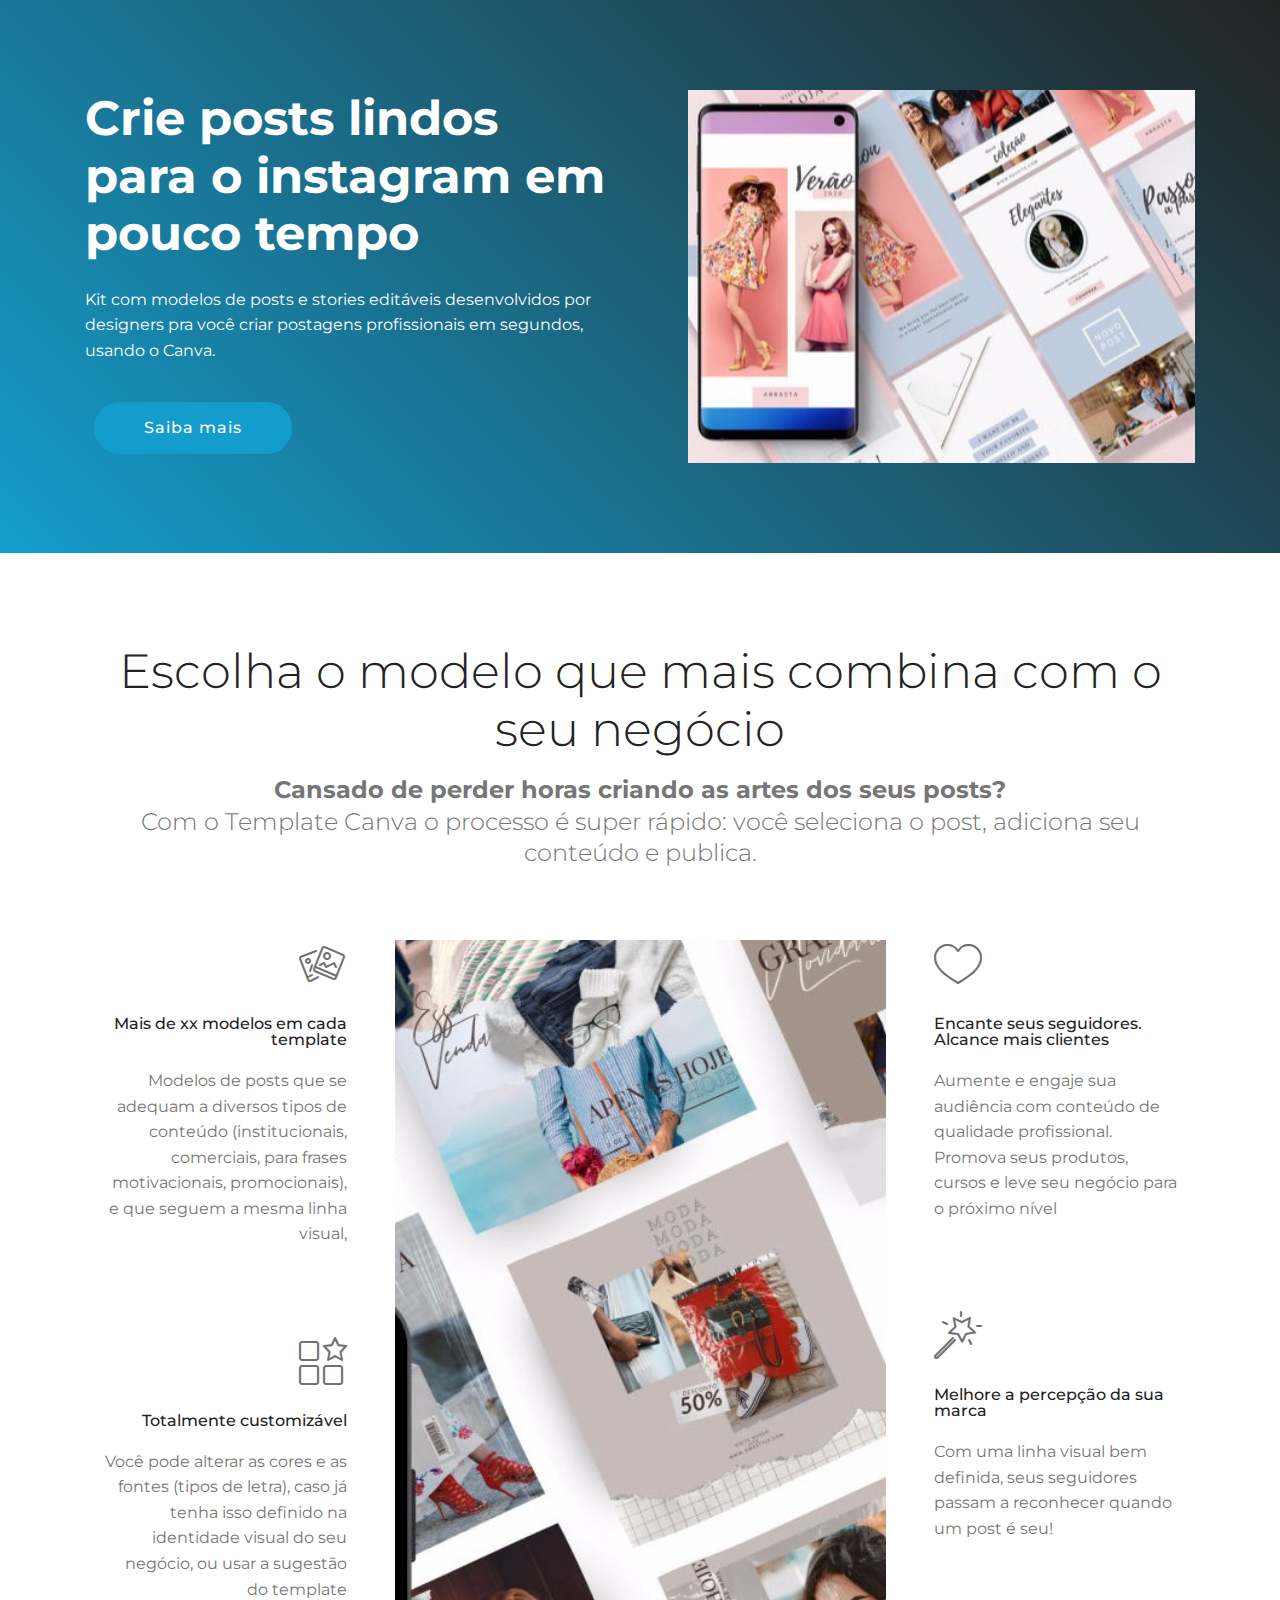
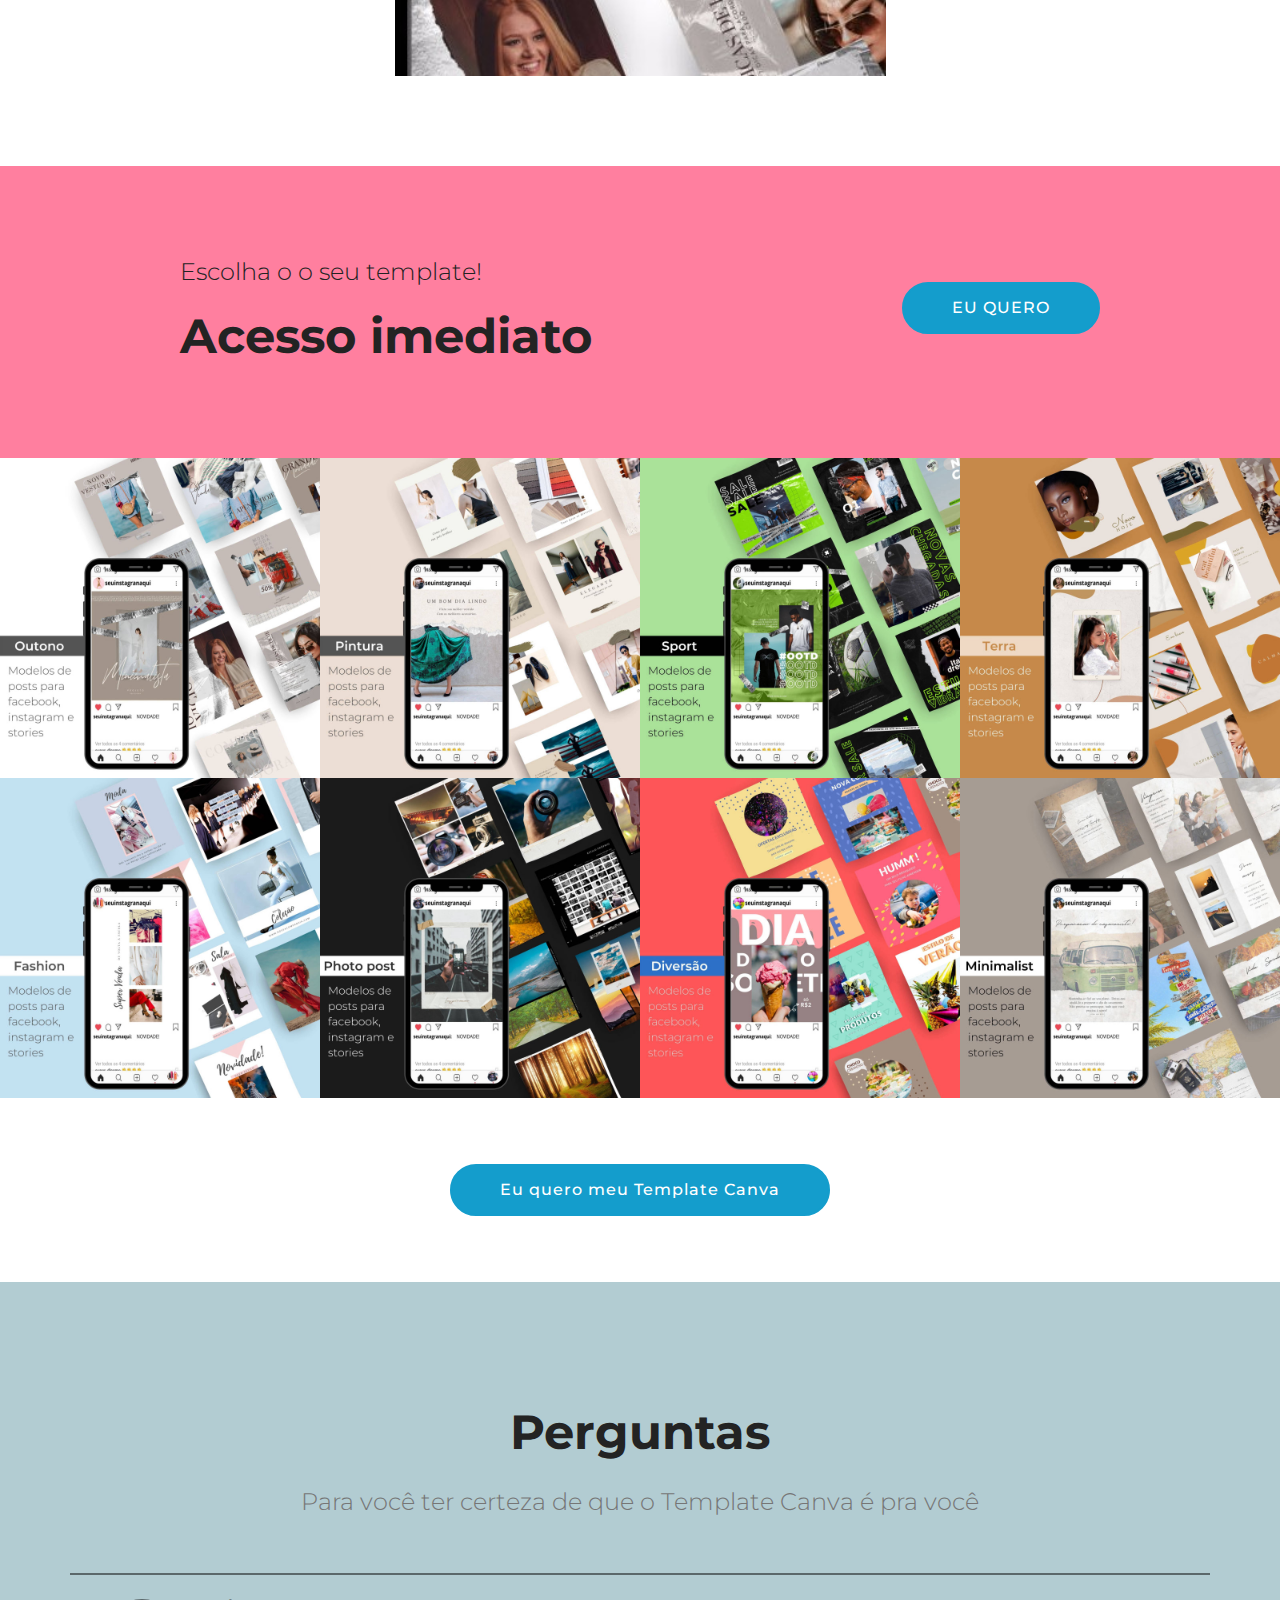
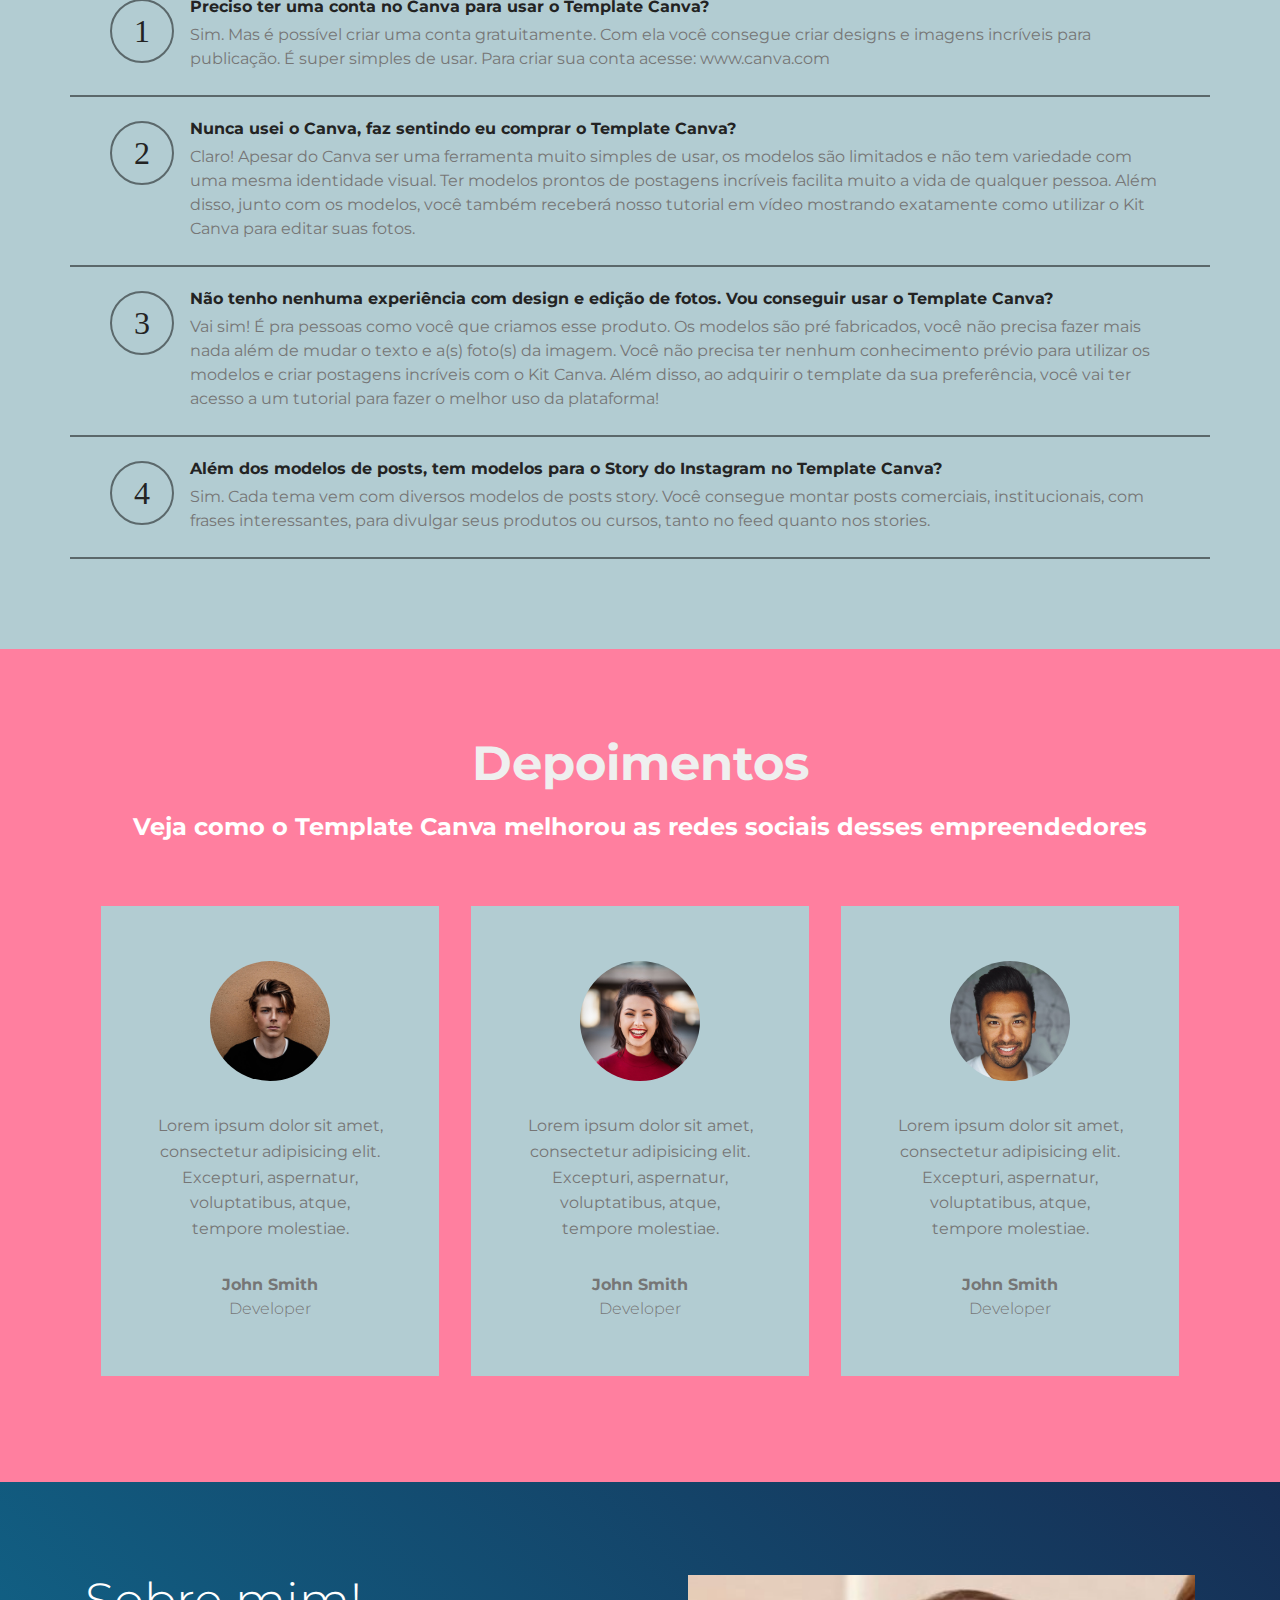
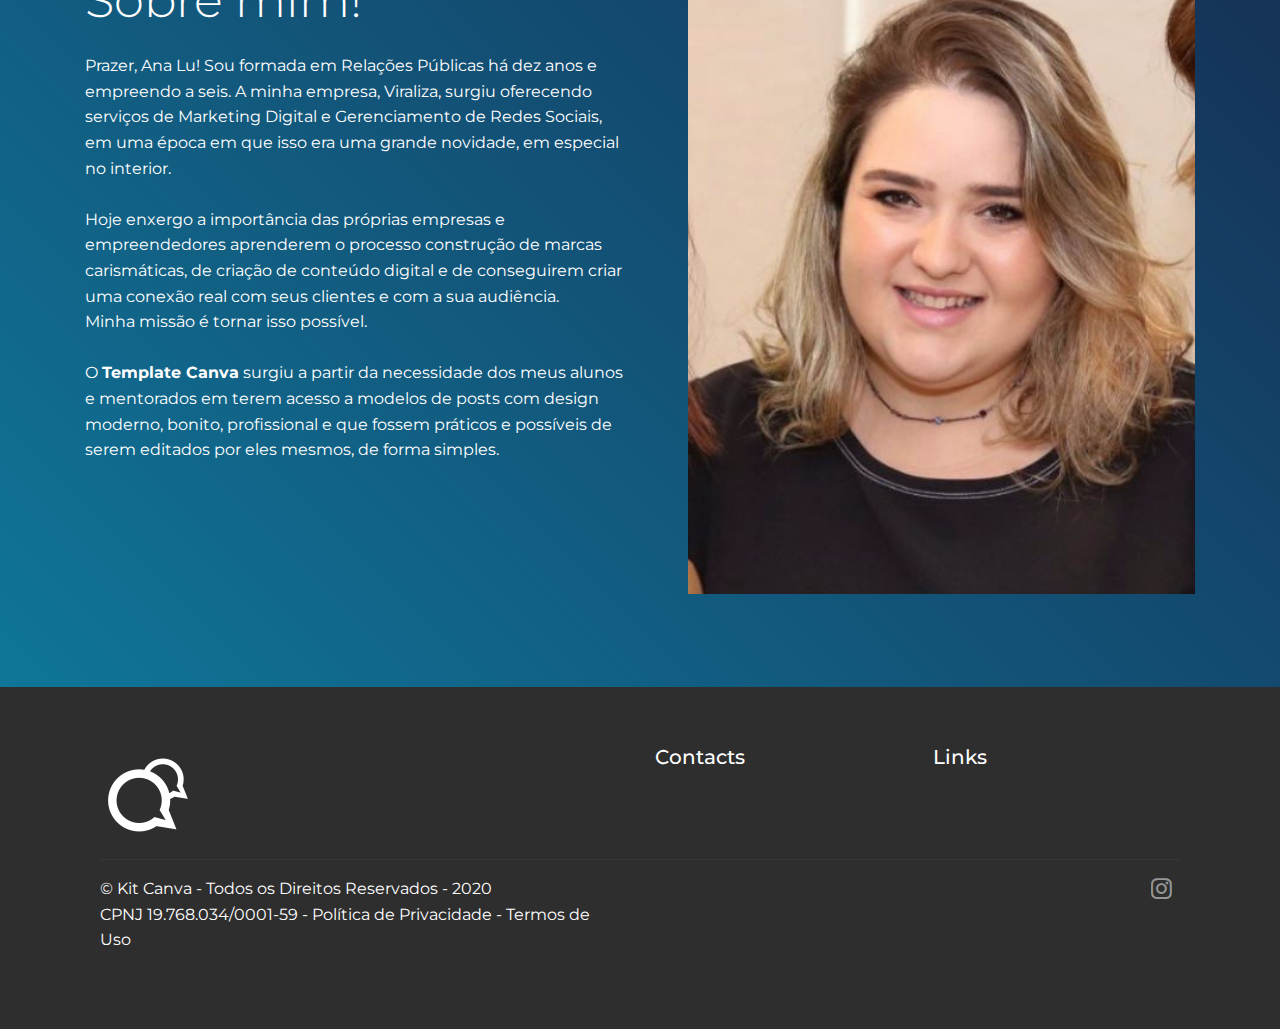
==== commit 722f9c83: "create github pages" ====
--- a/index.html
+++ b/index.html
@@ -49,7 +49,7 @@
 
 </section>
 
-<section class="engine"><a href="https://mobirise.info/g">build a website for free</a></section><section class="features12 cid-s9cdXATAQe" id="features12-6">
+<section class="engine"><a href="https://mobirise.info/l">free site templates</a></section><section class="features12 cid-s9cdXATAQe" id="features12-6">
     
     
 
@@ -195,7 +195,7 @@
                                 </h3>
                             </div>
                             <div class="card-text">
-                                <h4 class="mbr-content-title mbr-bold mbr-fonts-style display-7">Preciso ter uma conta no Canva para usar o Kit Canva?&nbsp;</h4>
+                                <h4 class="mbr-content-title mbr-bold mbr-fonts-style display-7">Preciso ter uma conta no Canva para usar o Template Canva?&nbsp;</h4>
                                 <p class="mbr-content-text mbr-fonts-style display-7">Sim. Mas é possível criar uma conta gratuitamente. Com ela você consegue criar designs e imagens incríveis para publicação. É super simples de usar. Para criar sua conta acesse: www.canva.com</p>
                             </div>
                         </div>
@@ -208,7 +208,7 @@
                                 </h3>
                             </div>
                             <div class="card-text">
-                                <h4 class="mbr-content-title mbr-bold mbr-fonts-style display-7">Nunca usei o Canva, faz sentindo eu comprar o Kit Canva?&nbsp;</h4>
+                                <h4 class="mbr-content-title mbr-bold mbr-fonts-style display-7">Nunca usei o Canva, faz sentindo eu comprar o Template Canva?&nbsp;</h4>
                                 <p class="mbr-content-text mbr-fonts-style display-7">Claro! Apesar do Canva ser uma ferramenta muito simples de usar, os modelos são limitados e não tem variedade com uma mesma identidade visual. Ter modelos prontos de postagens incríveis facilita muito a vida de qualquer pessoa. Além disso, junto com os modelos, você também receberá nosso tutorial em vídeo mostrando exatamente como utilizar o Kit Canva para editar suas fotos.</p>
                             </div>
                         </div>
